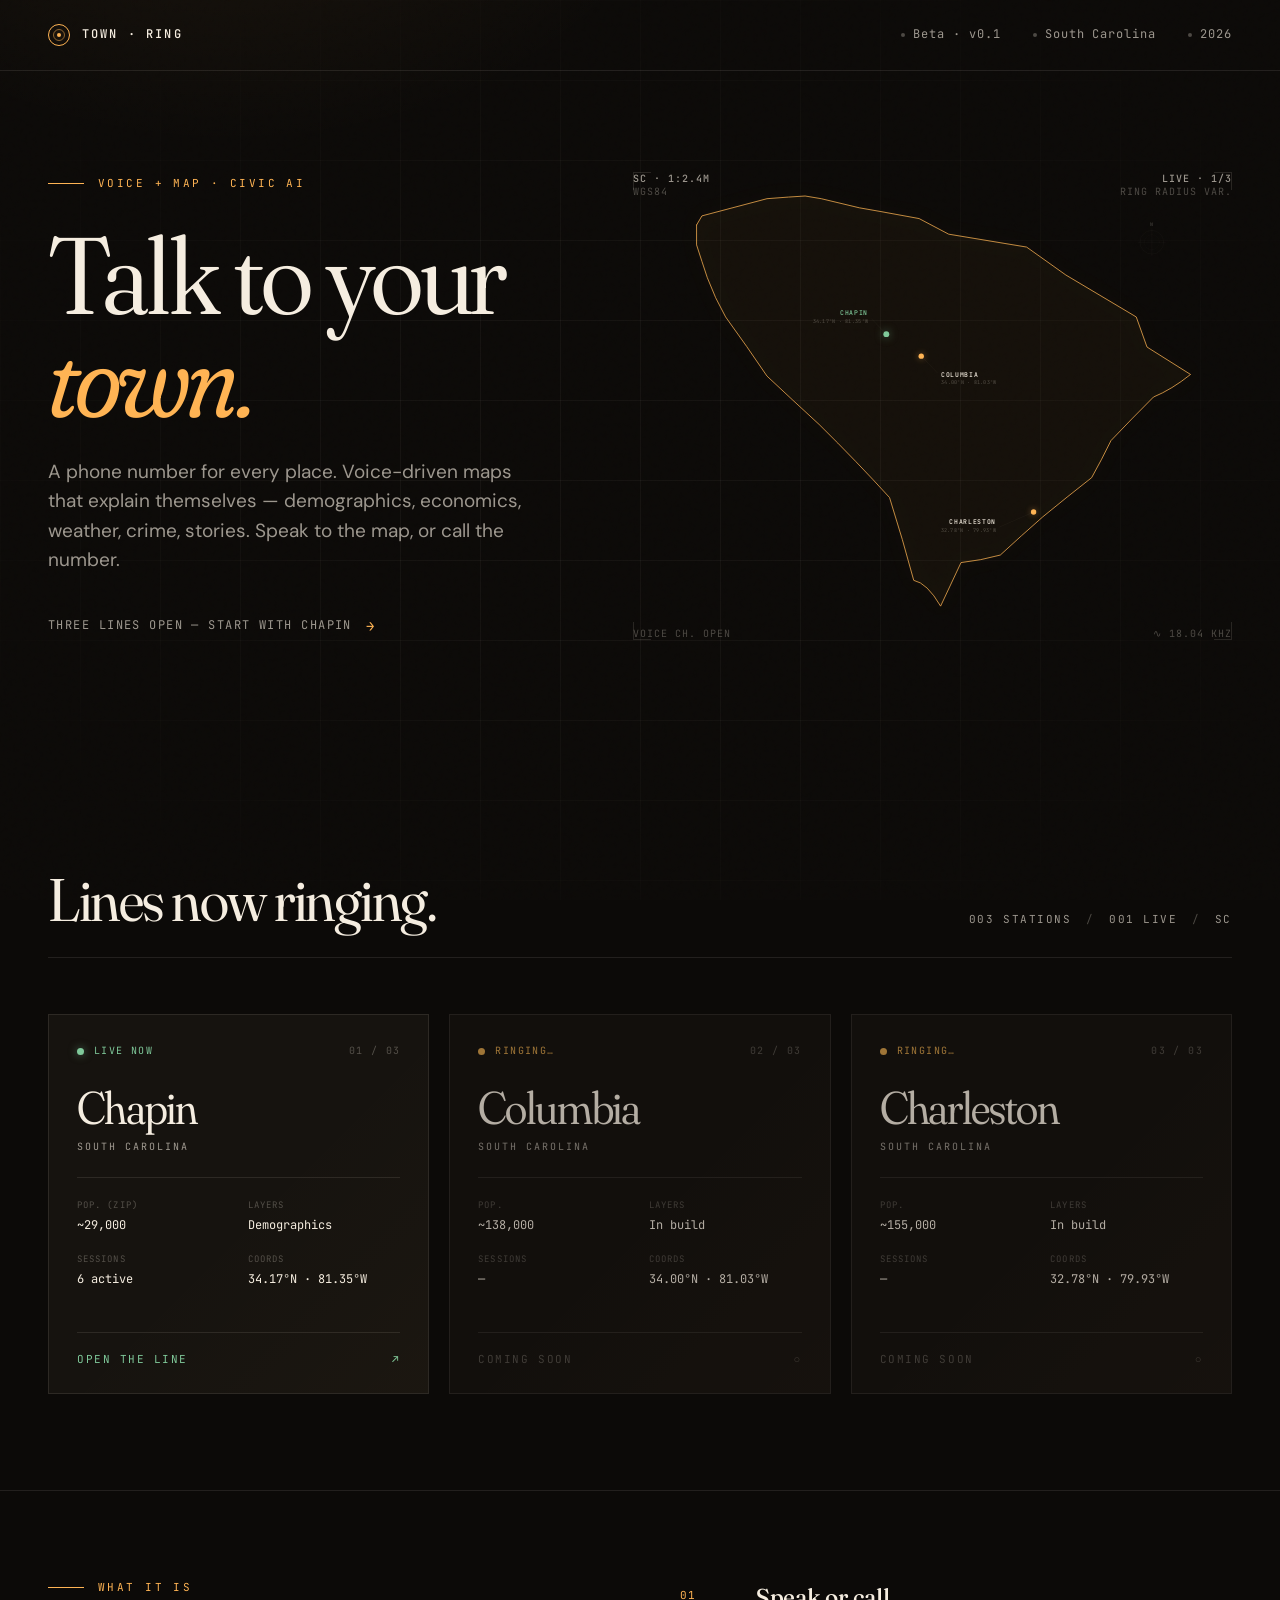
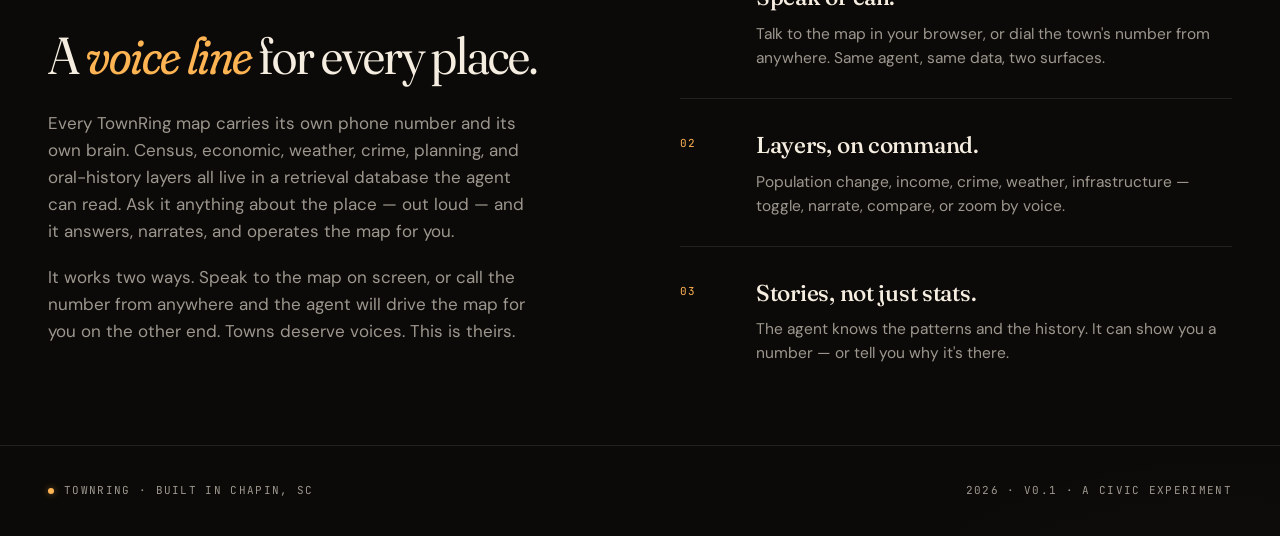
==== index.html @ cbe0a539 "Update print statement from 'Hello' to 'Goodbye'" ====
<!DOCTYPE html>
<html lang="en">
<head>
<meta charset="UTF-8">
<meta name="viewport" content="width=device-width, initial-scale=1.0">
<title>TownRing — Talk to your town.</title>
<meta name="description" content="A phone number for every place. Voice-driven maps that explain themselves — demographics, economics, weather, crime, stories.">
<meta property="og:title" content="TownRing — Talk to your town.">
<meta property="og:description" content="A phone number for every place. Voice-driven maps that explain themselves.">
<meta property="og:type" content="website">
<meta property="og:url" content="https://townring.com/">
<meta name="theme-color" content="#0c0a08">

<link rel="icon" type="image/svg+xml" href="data:image/svg+xml,%3Csvg xmlns='http://www.w3.org/2000/svg' viewBox='0 0 32 32'%3E%3Crect width='32' height='32' fill='%230c0a08'/%3E%3Ccircle cx='16' cy='16' r='13' fill='none' stroke='%23ffb454' stroke-width='1.2'/%3E%3Ccircle cx='16' cy='16' r='8' fill='none' stroke='%23ffb454' stroke-width='1' opacity='0.55'/%3E%3Ccircle cx='16' cy='16' r='3' fill='%23ffb454'/%3E%3C/svg%3E">

<link rel="preconnect" href="https://fonts.googleapis.com">
<link rel="preconnect" href="https://fonts.gstatic.com" crossorigin>
<link href="https://fonts.googleapis.com/css2?family=Fraunces:ital,opsz,wght,SOFT@0,9..144,300..900,0..100;1,9..144,300..900,0..100&family=JetBrains+Mono:wght@400;500&family=DM+Sans:opsz,wght@9..40,400;9..40,500&display=swap" rel="stylesheet">

<style>
  :root {
    --bg: #0c0a08;
    --bg-soft: #14110e;
    --bg-card: #16130f;
    --ink: #f5ede0;
    --ink-soft: rgba(245, 237, 224, 0.62);
    --ink-faint: rgba(245, 237, 224, 0.28);
    --ink-vfaint: rgba(245, 237, 224, 0.12);
    --line: rgba(245, 237, 224, 0.10);
    --ring: #ffb454;
    --ring-glow: rgba(255, 180, 84, 0.45);
    --cool: #6fb6c4;
    --live: #7fc99a;
    --live-glow: rgba(127, 201, 154, 0.55);
    --pending: #d8a04a;
  }

  * { box-sizing: border-box; margin: 0; padding: 0; }

  html, body {
    background: var(--bg);
    color: var(--ink);
    font-family: 'DM Sans', system-ui, sans-serif;
    font-weight: 400;
    line-height: 1.6;
    -webkit-font-smoothing: antialiased;
    overflow-x: hidden;
  }

  body {
    background:
      radial-gradient(ellipse 800px 600px at 18% -10%, rgba(255, 180, 84, 0.07), transparent 60%),
      radial-gradient(ellipse 700px 500px at 95% 110%, rgba(111, 182, 196, 0.045), transparent 60%),
      var(--bg);
    min-height: 100vh;
    position: relative;
  }

  /* Background grid */
  body::before {
    content: '';
    position: fixed;
    inset: 0;
    background-image:
      linear-gradient(var(--line) 1px, transparent 1px),
      linear-gradient(90deg, var(--line) 1px, transparent 1px);
    background-size: 80px 80px;
    pointer-events: none;
    opacity: 0.45;
    z-index: 0;
    mask-image: radial-gradient(ellipse at center, black 30%, transparent 90%);
  }

  /* Grain */
  body::after {
    content: '';
    position: fixed;
    inset: 0;
    pointer-events: none;
    z-index: 1;
    opacity: 0.035;
    background-image: url("data:image/svg+xml,%3Csvg viewBox='0 0 200 200' xmlns='http://www.w3.org/2000/svg'%3E%3Cfilter id='n'%3E%3CfeTurbulence type='fractalNoise' baseFrequency='0.9' numOctaves='3'/%3E%3C/filter%3E%3Crect width='100%25' height='100%25' filter='url(%23n)'/%3E%3C/svg%3E");
    mix-blend-mode: overlay;
  }

  main { position: relative; z-index: 2; }

  a { color: inherit; text-decoration: none; }

  /* ----------------- NAV ----------------- */
  nav {
    padding: 24px 48px;
    display: flex;
    justify-content: space-between;
    align-items: center;
    font-family: 'JetBrains Mono', monospace;
    font-size: 12px;
    letter-spacing: 0.08em;
    border-bottom: 1px solid var(--line);
  }

  .logo {
    display: flex;
    align-items: center;
    gap: 12px;
    text-transform: uppercase;
    font-weight: 500;
    letter-spacing: 0.18em;
  }

  .logo-mark {
    width: 22px;
    height: 22px;
    position: relative;
  }
  .logo-mark::before, .logo-mark::after {
    content: '';
    position: absolute;
    inset: 0;
    border: 1px solid var(--ring);
    border-radius: 50%;
  }
  .logo-mark::after {
    inset: 5px;
    opacity: 0.5;
  }
  .logo-mark .dot {
    position: absolute;
    inset: 9px;
    background: var(--ring);
    border-radius: 50%;
    box-shadow: 0 0 8px var(--ring-glow);
    animation: logo-pulse 2.4s ease-in-out infinite;
  }
  @keyframes logo-pulse {
    0%, 100% { box-shadow: 0 0 8px var(--ring-glow); }
    50% { box-shadow: 0 0 14px var(--ring-glow); }
  }

  .nav-meta {
    color: var(--ink-soft);
    display: flex;
    gap: 32px;
  }
  .nav-meta span { display: inline-flex; align-items: center; gap: 8px; }
  .nav-meta span::before {
    content: '';
    width: 4px; height: 4px;
    background: var(--ink-faint);
    border-radius: 50%;
  }

  /* ----------------- HERO ----------------- */
  .hero {
    padding: 56px 48px 88px;
    display: grid;
    grid-template-columns: 1fr 1.15fr;
    gap: 64px;
    align-items: center;
    min-height: 78vh;
  }

  .hero-text { max-width: 540px; }

  .eyebrow {
    font-family: 'JetBrains Mono', monospace;
    font-size: 11px;
    letter-spacing: 0.22em;
    text-transform: uppercase;
    color: var(--ring);
    margin-bottom: 32px;
    display: flex;
    align-items: center;
    gap: 14px;
  }
  .eyebrow::before {
    content: '';
    width: 36px;
    height: 1px;
    background: var(--ring);
  }

  .hero h1 {
    font-family: 'Fraunces', serif;
    font-variation-settings: 'opsz' 144, 'SOFT' 50, 'wght' 360;
    font-size: clamp(58px, 8.5vw, 112px);
    line-height: 0.94;
    letter-spacing: -0.028em;
    margin-bottom: 28px;
  }
  .hero h1 em {
    font-style: italic;
    font-variation-settings: 'opsz' 144, 'SOFT' 100, 'wght' 360;
    color: var(--ring);
    position: relative;
  }

  .hero p.lead {
    font-size: 19px;
    color: var(--ink-soft);
    line-height: 1.55;
    max-width: 480px;
    margin-bottom: 40px;
  }

  .hero-cta {
    display: flex;
    gap: 14px;
    align-items: center;
    font-family: 'JetBrains Mono', monospace;
    font-size: 12px;
    letter-spacing: 0.12em;
    text-transform: uppercase;
    color: var(--ink-soft);
  }
  .hero-cta .arrow {
    color: var(--ring);
    animation: arrow-bob 2.4s ease-in-out infinite;
    font-size: 14px;
  }
  @keyframes arrow-bob {
    0%, 100% { transform: translateX(0); }
    50% { transform: translateX(7px); }
  }

  /* ----------------- MAP STAGE ----------------- */
  .map-stage {
    position: relative;
    aspect-ratio: 1000 / 780;
    width: 100%;
    max-width: 720px;
    justify-self: center;
    padding: 24px;
  }
  .map-stage svg {
    width: 100%;
    height: 100%;
    overflow: visible;
    display: block;
  }

  .map-corner {
    position: absolute;
    font-family: 'JetBrains Mono', monospace;
    font-size: 10px;
    letter-spacing: 0.1em;
    color: var(--ink-faint);
    text-transform: uppercase;
    line-height: 1.3;
  }
  .map-corner.tl { top: 0; left: 0; }
  .map-corner.tr { top: 0; right: 0; text-align: right; }
  .map-corner.bl { bottom: 0; left: 0; }
  .map-corner.br { bottom: 0; right: 0; text-align: right; }
  .map-corner strong { color: var(--ink-soft); font-weight: 500; }

  /* corner brackets */
  .bracket {
    position: absolute;
    width: 18px;
    height: 18px;
    border-color: var(--ink-vfaint);
    border-style: solid;
    border-width: 0;
  }
  .bracket.tl { top: 0; left: 0; border-top-width: 1px; border-left-width: 1px; }
  .bracket.tr { top: 0; right: 0; border-top-width: 1px; border-right-width: 1px; }
  .bracket.bl { bottom: 0; left: 0; border-bottom-width: 1px; border-left-width: 1px; }
  .bracket.br { bottom: 0; right: 0; border-bottom-width: 1px; border-right-width: 1px; }

  /* SC outline draw-in */
  .sc-outline {
    fill: rgba(255, 180, 84, 0.035);
    stroke: var(--ring);
    stroke-width: 1.4;
    stroke-linejoin: round;
    stroke-linecap: round;
    pathLength: 1;
    stroke-dasharray: 1;
    stroke-dashoffset: 1;
    animation: draw-sc 2.8s cubic-bezier(0.65, 0, 0.35, 1) 0.3s forwards;
    filter: drop-shadow(0 0 16px rgba(255, 180, 84, 0.18));
  }
  @keyframes draw-sc {
    to { stroke-dashoffset: 0; }
  }

  /* Cities */
  .city {
    opacity: 0;
    animation: city-appear 0.7s ease-out forwards;
  }
  .city.chapin    { animation-delay: 2.5s; }
  .city.columbia  { animation-delay: 2.8s; }
  .city.charleston{ animation-delay: 3.1s; }

  @keyframes city-appear {
    from { opacity: 0; }
    to { opacity: 1; }
  }

  .city .dot {
    fill: var(--ring);
    filter: drop-shadow(0 0 6px var(--ring-glow));
  }
  .city.live .dot {
    fill: var(--live);
    filter: drop-shadow(0 0 8px var(--live-glow));
  }

  /* Pulsing rings */
  .ring-pulse {
    fill: none;
    stroke: var(--ring);
    stroke-width: 1.3;
    opacity: 0;
  }
  .city.live .ring-pulse { stroke: var(--live); }

  /* Stagger rings within each city, and offset cities NW → SE */
  .city.chapin    .r1 { animation: pulse-ring 3.4s ease-out 3.6s infinite; }
  .city.chapin    .r2 { animation: pulse-ring 3.4s ease-out 4.7s infinite; }
  .city.chapin    .r3 { animation: pulse-ring 3.4s ease-out 5.8s infinite; }

  .city.columbia  .r1 { animation: pulse-ring 3.4s ease-out 4.0s infinite; }
  .city.columbia  .r2 { animation: pulse-ring 3.4s ease-out 5.1s infinite; }
  .city.columbia  .r3 { animation: pulse-ring 3.4s ease-out 6.2s infinite; }

  .city.charleston .r1 { animation: pulse-ring 3.4s ease-out 4.4s infinite; }
  .city.charleston .r2 { animation: pulse-ring 3.4s ease-out 5.5s infinite; }
  .city.charleston .r3 { animation: pulse-ring 3.4s ease-out 6.6s infinite; }

  @keyframes pulse-ring {
    0%   { r: 4;  opacity: 0.85; stroke-width: 1.4; }
    80%  { opacity: 0; }
    100% { r: 75; opacity: 0; stroke-width: 0.3; }
  }

  /* City labels */
  .city-label {
    font-family: 'JetBrains Mono', monospace;
    font-size: 12px;
    fill: var(--ink);
    letter-spacing: 0.1em;
    text-transform: uppercase;
    font-weight: 500;
  }
  .city.live .city-label { fill: var(--live); }
  .city-coord {
    font-family: 'JetBrains Mono', monospace;
    font-size: 9.5px;
    fill: var(--ink-faint);
    letter-spacing: 0.05em;
  }
  .city-tick {
    stroke: var(--ink-vfaint);
    stroke-width: 0.5;
  }

  /* Scan line */
  .scan-line {
    stroke: var(--ring);
    stroke-width: 0.4;
    opacity: 0;
    transform-box: view-box;
    animation: scan 9s linear infinite;
    animation-delay: 3s;
  }
  @keyframes scan {
    0%   { transform: translateY(0); opacity: 0; }
    8%   { opacity: 0.22; }
    92%  { opacity: 0.22; }
    100% { transform: translateY(780px); opacity: 0; }
  }

  /* ----------------- CITIES SECTION ----------------- */
  .cities-section {
    padding: 96px 48px 48px;
  }

  .section-head {
    display: flex;
    justify-content: space-between;
    align-items: flex-end;
    margin-bottom: 56px;
    border-bottom: 1px solid var(--line);
    padding-bottom: 28px;
    gap: 24px;
  }
  .section-head h2 {
    font-family: 'Fraunces', serif;
    font-variation-settings: 'opsz' 144, 'SOFT' 30, 'wght' 380;
    font-size: clamp(40px, 5.2vw, 60px);
    letter-spacing: -0.025em;
    line-height: 1;
  }
  .section-meta {
    font-family: 'JetBrains Mono', monospace;
    font-size: 11px;
    letter-spacing: 0.14em;
    color: var(--ink-soft);
    text-transform: uppercase;
    text-align: right;
    line-height: 1.6;
  }
  .section-meta .divider {
    color: var(--ink-faint);
    margin: 0 6px;
  }

  .city-grid {
    display: grid;
    grid-template-columns: repeat(3, 1fr);
    gap: 20px;
  }

  .city-card {
    position: relative;
    background: var(--bg-card);
    border: 1px solid var(--line);
    padding: 28px 28px 24px;
    display: flex;
    flex-direction: column;
    gap: 22px;
    min-height: 380px;
    transition: all 0.4s cubic-bezier(0.2, 0.7, 0.2, 1);
    overflow: hidden;
  }
  .city-card.live { cursor: pointer; }
  .city-card.live:hover {
    border-color: var(--live);
    transform: translateY(-5px);
    box-shadow: 0 28px 64px -28px rgba(127, 201, 154, 0.35);
  }
  .city-card.live:hover .card-cta .arrow-out { transform: translate(4px, -4px); }
  .city-card.coming { opacity: 0.72; }

  /* Diagonal grain in card corner */
  .city-card::after {
    content: '';
    position: absolute;
    inset: -1px;
    pointer-events: none;
    background: linear-gradient(135deg, transparent 50%, rgba(255,180,84,0.025) 100%);
  }

  .card-status {
    display: flex;
    justify-content: space-between;
    align-items: center;
    font-family: 'JetBrains Mono', monospace;
    font-size: 10px;
    letter-spacing: 0.14em;
    text-transform: uppercase;
  }

  .status-pill {
    display: inline-flex;
    align-items: center;
    gap: 10px;
  }
  .status-pill .indicator {
    width: 7px; height: 7px;
    border-radius: 50%;
    background: var(--pending);
    flex-shrink: 0;
  }
  .live .status-pill {
    color: var(--live);
  }
  .live .status-pill .indicator {
    background: var(--live);
    box-shadow: 0 0 8px var(--live-glow);
  }
  .coming .status-pill {
    color: var(--pending);
  }
  .coming .status-pill .indicator {
    animation: ring-blink 1.4s ease-in-out infinite;
  }
  @keyframes ring-blink {
    0%, 100% { opacity: 1; transform: scale(1); }
    50% { opacity: 0.35; transform: scale(0.8); }
  }

  .card-num {
    color: var(--ink-faint);
  }

  .card-headline { margin-top: 4px; }
  .card-city {
    font-family: 'Fraunces', serif;
    font-variation-settings: 'opsz' 144, 'SOFT' 60, 'wght' 360;
    font-size: 46px;
    line-height: 1;
    letter-spacing: -0.025em;
    margin-bottom: 8px;
  }
  .card-state {
    font-family: 'JetBrains Mono', monospace;
    font-size: 10px;
    letter-spacing: 0.2em;
    color: var(--ink-soft);
    text-transform: uppercase;
  }

  .card-data {
    display: grid;
    grid-template-columns: 1fr 1fr;
    gap: 16px 18px;
    padding-top: 20px;
    border-top: 1px solid var(--line);
    font-family: 'JetBrains Mono', monospace;
    font-size: 12px;
  }
  .card-data > div { display: flex; flex-direction: column; gap: 4px; }
  .card-data dt {
    color: var(--ink-faint);
    text-transform: uppercase;
    letter-spacing: 0.12em;
    font-size: 9px;
  }
  .card-data dd { color: var(--ink); font-size: 12px; }

  .card-cta {
    margin-top: auto;
    display: flex;
    justify-content: space-between;
    align-items: center;
    font-family: 'JetBrains Mono', monospace;
    font-size: 11px;
    letter-spacing: 0.14em;
    text-transform: uppercase;
    padding-top: 18px;
    border-top: 1px solid var(--line);
  }
  .live .card-cta { color: var(--live); }
  .coming .card-cta { color: var(--ink-faint); }
  .arrow-out { transition: transform 0.4s cubic-bezier(0.2, 0.7, 0.2, 1); display: inline-block; }

  /* ----------------- ABOUT ----------------- */
  .about {
    padding: 88px 48px 80px;
    border-top: 1px solid var(--line);
    margin-top: 48px;
  }
  .about-grid {
    display: grid;
    grid-template-columns: 1fr 1fr;
    gap: 80px;
    align-items: start;
  }
  .about h3 {
    font-family: 'Fraunces', serif;
    font-variation-settings: 'opsz' 144, 'SOFT' 40, 'wght' 380;
    font-size: clamp(34px, 4.2vw, 52px);
    line-height: 1.02;
    letter-spacing: -0.025em;
    margin-bottom: 28px;
  }
  .about h3 em {
    font-style: italic;
    font-variation-settings: 'opsz' 144, 'SOFT' 100, 'wght' 380;
    color: var(--ring);
  }
  .about p {
    color: var(--ink-soft);
    font-size: 17px;
    margin-bottom: 18px;
    max-width: 480px;
  }

  .feature-list {
    display: flex;
    flex-direction: column;
  }
  .feature {
    display: grid;
    grid-template-columns: 56px 1fr;
    gap: 20px;
    padding: 28px 0;
    border-bottom: 1px solid var(--line);
  }
  .feature:first-child { padding-top: 0; }
  .feature:last-child { border-bottom: none; padding-bottom: 0; }

  .feature-num {
    font-family: 'JetBrains Mono', monospace;
    font-size: 11px;
    color: var(--ring);
    letter-spacing: 0.12em;
    padding-top: 8px;
  }
  .feature h4 {
    font-family: 'Fraunces', serif;
    font-variation-settings: 'opsz' 36, 'wght' 500;
    font-size: 23px;
    margin-bottom: 6px;
    letter-spacing: -0.012em;
  }
  .feature p {
    font-size: 15.5px;
    line-height: 1.55;
    margin: 0;
    color: var(--ink-soft);
  }

  /* ----------------- FOOTER ----------------- */
  footer {
    padding: 36px 48px;
    border-top: 1px solid var(--line);
    display: flex;
    justify-content: space-between;
    align-items: center;
    font-family: 'JetBrains Mono', monospace;
    font-size: 11px;
    color: var(--ink-soft);
    letter-spacing: 0.12em;
    text-transform: uppercase;
  }
  footer .footer-mark {
    display: inline-flex;
    align-items: center;
    gap: 10px;
  }
  footer .ring-dot {
    width: 6px; height: 6px;
    border-radius: 50%;
    background: var(--ring);
    box-shadow: 0 0 6px var(--ring-glow);
  }

  /* ----------------- RESPONSIVE ----------------- */
  @media (max-width: 980px) {
    .hero {
      grid-template-columns: 1fr;
      padding: 32px 28px 64px;
      gap: 32px;
    }
    .hero-text { order: 2; }
    .map-stage { order: 1; max-width: 100%; }
    nav { padding: 18px 28px; }
    .nav-meta { display: none; }
    .cities-section, .about { padding-left: 28px; padding-right: 28px; }
    .city-grid { grid-template-columns: 1fr; }
    .about-grid { grid-template-columns: 1fr; gap: 48px; }
    footer { padding: 28px; flex-direction: column; gap: 14px; text-align: center; }
    body::before { background-size: 50px 50px; }
    .section-head { flex-direction: column; align-items: flex-start; gap: 12px; }
    .section-meta { text-align: left; }
  }

  @media (prefers-reduced-motion: reduce) {
    *, *::before, *::after {
      animation-duration: 0.01ms !important;
      animation-iteration-count: 1 !important;
      transition-duration: 0.01ms !important;
    }
    .sc-outline { stroke-dashoffset: 0; }
    .city { opacity: 1; }
  }
</style>
</head>
<body>
<main>

  <!-- ============ NAV ============ -->
  <nav>
    <a href="/" class="logo">
      <span class="logo-mark"><span class="dot"></span></span>
      <span>Town&nbsp;·&nbsp;Ring</span>
    </a>
    <div class="nav-meta">
      <span>Beta · v0.1</span>
      <span>South Carolina</span>
      <span>2026</span>
    </div>
  </nav>

  <!-- ============ HERO ============ -->
  <section class="hero">
    <div class="hero-text">
      <div class="eyebrow">Voice + Map · Civic AI</div>
      <h1>Talk to your <em>town.</em></h1>
      <p class="lead">A phone number for every place. Voice-driven maps that explain themselves — demographics, economics, weather, crime, stories. Speak to the map, or call the number.</p>
      <div class="hero-cta">
        <span>Three lines open — start with Chapin</span>
        <span class="arrow">→</span>
      </div>
    </div>

    <div class="map-stage">
      <span class="bracket tl"></span>
      <span class="bracket tr"></span>
      <span class="bracket bl"></span>
      <span class="bracket br"></span>
      <div class="map-corner tl"><strong>SC · 1:2.4M</strong><br>WGS84</div>
      <div class="map-corner tr"><strong>Live · 1/3</strong><br>Ring radius var.</div>
      <div class="map-corner bl">Voice ch. open</div>
      <div class="map-corner br">∿ 18.04 kHz</div>

      <svg viewBox="0 0 1000 780" xmlns="http://www.w3.org/2000/svg" aria-label="Animated map of South Carolina showing three cities">
        <defs>
          <pattern id="innergrid" width="50" height="50" patternUnits="userSpaceOnUse">
            <path d="M 50 0 L 0 0 0 50" fill="none" stroke="rgba(245,237,224,0.045)" stroke-width="0.5"/>
          </pattern>
          <radialGradient id="scfill" cx="40%" cy="35%" r="80%">
            <stop offset="0%" stop-color="rgba(255,180,84,0.07)"/>
            <stop offset="100%" stop-color="rgba(255,180,84,0.02)"/>
          </radialGradient>
        </defs>

        <!-- subtle inner grid -->
        <rect width="1000" height="780" fill="url(#innergrid)"/>

        <!-- Scanline -->
        <line class="scan-line" x1="-50" y1="0" x2="1050" y2="0"/>

        <!-- SC outline (derived from real lat/lon boundary points, projected) -->
        <path class="sc-outline" pathLength="1" fill="url(#scfill)" d="
          M 61 54
          L 71 37
          L 192 5
          L 232 2
          L 263 0
          L 293 5
          L 364 22
          L 404 29
          L 475 42
          L 530 71
          L 675 95
          L 748 147
          L 879 225
          L 899 281
          L 980 332
          Q 945 360, 911 374
          Q 870 415, 832 455
          Q 815 490, 796 524
          Q 750 560, 705 597
          Q 665 632, 626 668
          Q 590 678, 553 682
          L 515 763
          Q 490 720, 465 715
          Q 445 640, 420 561
          Q 360 495, 289 425
          Q 240 380, 192 335
          Q 155 280, 115 225
          Q 95 190, 81 152
          Q 71 122, 61 91
          Z
        "/>

        <!-- Compass rosette -->
        <g transform="translate(908, 86)" opacity="0.5">
          <circle r="22" fill="none" stroke="rgba(245,237,224,0.18)" stroke-width="0.5"/>
          <circle r="14" fill="none" stroke="rgba(245,237,224,0.13)" stroke-width="0.5"/>
          <line x1="0" y1="-26" x2="0" y2="26" stroke="rgba(245,237,224,0.2)" stroke-width="0.5"/>
          <line x1="-26" y1="0" x2="26" y2="0" stroke="rgba(245,237,224,0.2)" stroke-width="0.5"/>
          <text x="0" y="-30" text-anchor="middle" font-family="JetBrains Mono" font-size="9" fill="rgba(245,237,224,0.55)">N</text>
        </g>

        <!-- CHAPIN — live (label to upper-LEFT to avoid Columbia overlap) -->
        <g class="city live chapin">
          <circle class="ring-pulse r1" cx="414" cy="257" r="4"/>
          <circle class="ring-pulse r2" cx="414" cy="257" r="4"/>
          <circle class="ring-pulse r3" cx="414" cy="257" r="4"/>
          <circle class="dot" cx="414" cy="257" r="5.5"/>
          <line class="city-tick" x1="414" y1="257" x2="386" y2="228"/>
          <text class="city-label" text-anchor="end" x="380" y="222">Chapin</text>
          <text class="city-coord" text-anchor="end" x="380" y="236">34.17°N · 81.35°W</text>
        </g>

        <!-- COLUMBIA — ringing (label to lower-RIGHT) -->
        <g class="city coming columbia">
          <circle class="ring-pulse r1" cx="479" cy="298" r="4"/>
          <circle class="ring-pulse r2" cx="479" cy="298" r="4"/>
          <circle class="ring-pulse r3" cx="479" cy="298" r="4"/>
          <circle class="dot" cx="479" cy="298" r="5"/>
          <line class="city-tick" x1="479" y1="298" x2="510" y2="330"/>
          <text class="city-label" x="516" y="336">Columbia</text>
          <text class="city-coord" x="516" y="350">34.00°N · 81.03°W</text>
        </g>

        <!-- CHARLESTON — ringing (label to lower-LEFT, right-anchored, since dot sits near coast) -->
        <g class="city coming charleston">
          <circle class="ring-pulse r1" cx="688" cy="588" r="4"/>
          <circle class="ring-pulse r2" cx="688" cy="588" r="4"/>
          <circle class="ring-pulse r3" cx="688" cy="588" r="4"/>
          <circle class="dot" cx="688" cy="588" r="5"/>
          <line class="city-tick" x1="688" y1="588" x2="624" y2="616"/>
          <text class="city-label" text-anchor="end" x="618" y="611">Charleston</text>
          <text class="city-coord" text-anchor="end" x="618" y="625">32.78°N · 79.93°W</text>
        </g>
      </svg>
    </div>
  </section>

  <!-- ============ CITIES ============ -->
  <section class="cities-section">
    <div class="section-head">
      <h2>Lines now ringing.</h2>
      <div class="section-meta">
        003 stations <span class="divider">/</span> 001 live <span class="divider">/</span> SC
      </div>
    </div>

    <div class="city-grid">

      <!-- CHAPIN -->
      <a class="city-card live" href="https://jimmyardis.github.io/chapin-talkmap/" target="_blank" rel="noopener">
        <div class="card-status">
          <span class="status-pill"><span class="indicator"></span>Live now</span>
          <span class="card-num">01 / 03</span>
        </div>
        <div class="card-headline">
          <div class="card-city">Chapin</div>
          <div class="card-state">South Carolina</div>
        </div>
        <dl class="card-data">
          <div><dt>Pop. (ZIP)</dt><dd>~29,000</dd></div>
          <div><dt>Layers</dt><dd>Demographics</dd></div>
          <div><dt>Sessions</dt><dd>6 active</dd></div>
          <div><dt>Coords</dt><dd>34.17°N · 81.35°W</dd></div>
        </dl>
        <div class="card-cta">
          <span>Open the line</span>
          <span class="arrow-out">↗</span>
        </div>
      </a>

      <!-- COLUMBIA -->
      <div class="city-card coming">
        <div class="card-status">
          <span class="status-pill"><span class="indicator"></span>Ringing…</span>
          <span class="card-num">02 / 03</span>
        </div>
        <div class="card-headline">
          <div class="card-city">Columbia</div>
          <div class="card-state">South Carolina</div>
        </div>
        <dl class="card-data">
          <div><dt>Pop.</dt><dd>~138,000</dd></div>
          <div><dt>Layers</dt><dd>In build</dd></div>
          <div><dt>Sessions</dt><dd>—</dd></div>
          <div><dt>Coords</dt><dd>34.00°N · 81.03°W</dd></div>
        </dl>
        <div class="card-cta">
          <span>Coming soon</span>
          <span>○</span>
        </div>
      </div>

      <!-- CHARLESTON -->
      <div class="city-card coming">
        <div class="card-status">
          <span class="status-pill"><span class="indicator"></span>Ringing…</span>
          <span class="card-num">03 / 03</span>
        </div>
        <div class="card-headline">
          <div class="card-city">Charleston</div>
          <div class="card-state">South Carolina</div>
        </div>
        <dl class="card-data">
          <div><dt>Pop.</dt><dd>~155,000</dd></div>
          <div><dt>Layers</dt><dd>In build</dd></div>
          <div><dt>Sessions</dt><dd>—</dd></div>
          <div><dt>Coords</dt><dd>32.78°N · 79.93°W</dd></div>
        </dl>
        <div class="card-cta">
          <span>Coming soon</span>
          <span>○</span>
        </div>
      </div>

    </div>
  </section>

  <!-- ============ ABOUT ============ -->
  <section class="about">
    <div class="about-grid">
      <div>
        <div class="eyebrow">What it is</div>
        <h3>A <em>voice line</em> for every place.</h3>
        <p>Every TownRing map carries its own phone number and its own brain. Census, economic, weather, crime, planning, and oral-history layers all live in a retrieval database the agent can read. Ask it anything about the place — out loud — and it answers, narrates, and operates the map for you.</p>
        <p>It works two ways. Speak to the map on screen, or call the number from anywhere and the agent will drive the map for you on the other end. Towns deserve voices. This is theirs.</p>
      </div>

      <div class="feature-list">
        <div class="feature">
          <div class="feature-num">01</div>
          <div>
            <h4>Speak or call.</h4>
            <p>Talk to the map in your browser, or dial the town's number from anywhere. Same agent, same data, two surfaces.</p>
          </div>
        </div>
        <div class="feature">
          <div class="feature-num">02</div>
          <div>
            <h4>Layers, on command.</h4>
            <p>Population change, income, crime, weather, infrastructure — toggle, narrate, compare, or zoom by voice.</p>
          </div>
        </div>
        <div class="feature">
          <div class="feature-num">03</div>
          <div>
            <h4>Stories, not just stats.</h4>
            <p>The agent knows the patterns and the history. It can show you a number — or tell you why it's there.</p>
          </div>
        </div>
      </div>
    </div>
  </section>

  <!-- ============ FOOTER ============ -->
  <footer>
    <div class="footer-mark">
      <span class="ring-dot"></span>
      <span>TownRing · Built in Chapin, SC</span>
    </div>
    <div>2026 · v0.1 · A civic experiment</div>
  </footer>

</main>
</body>
</html>
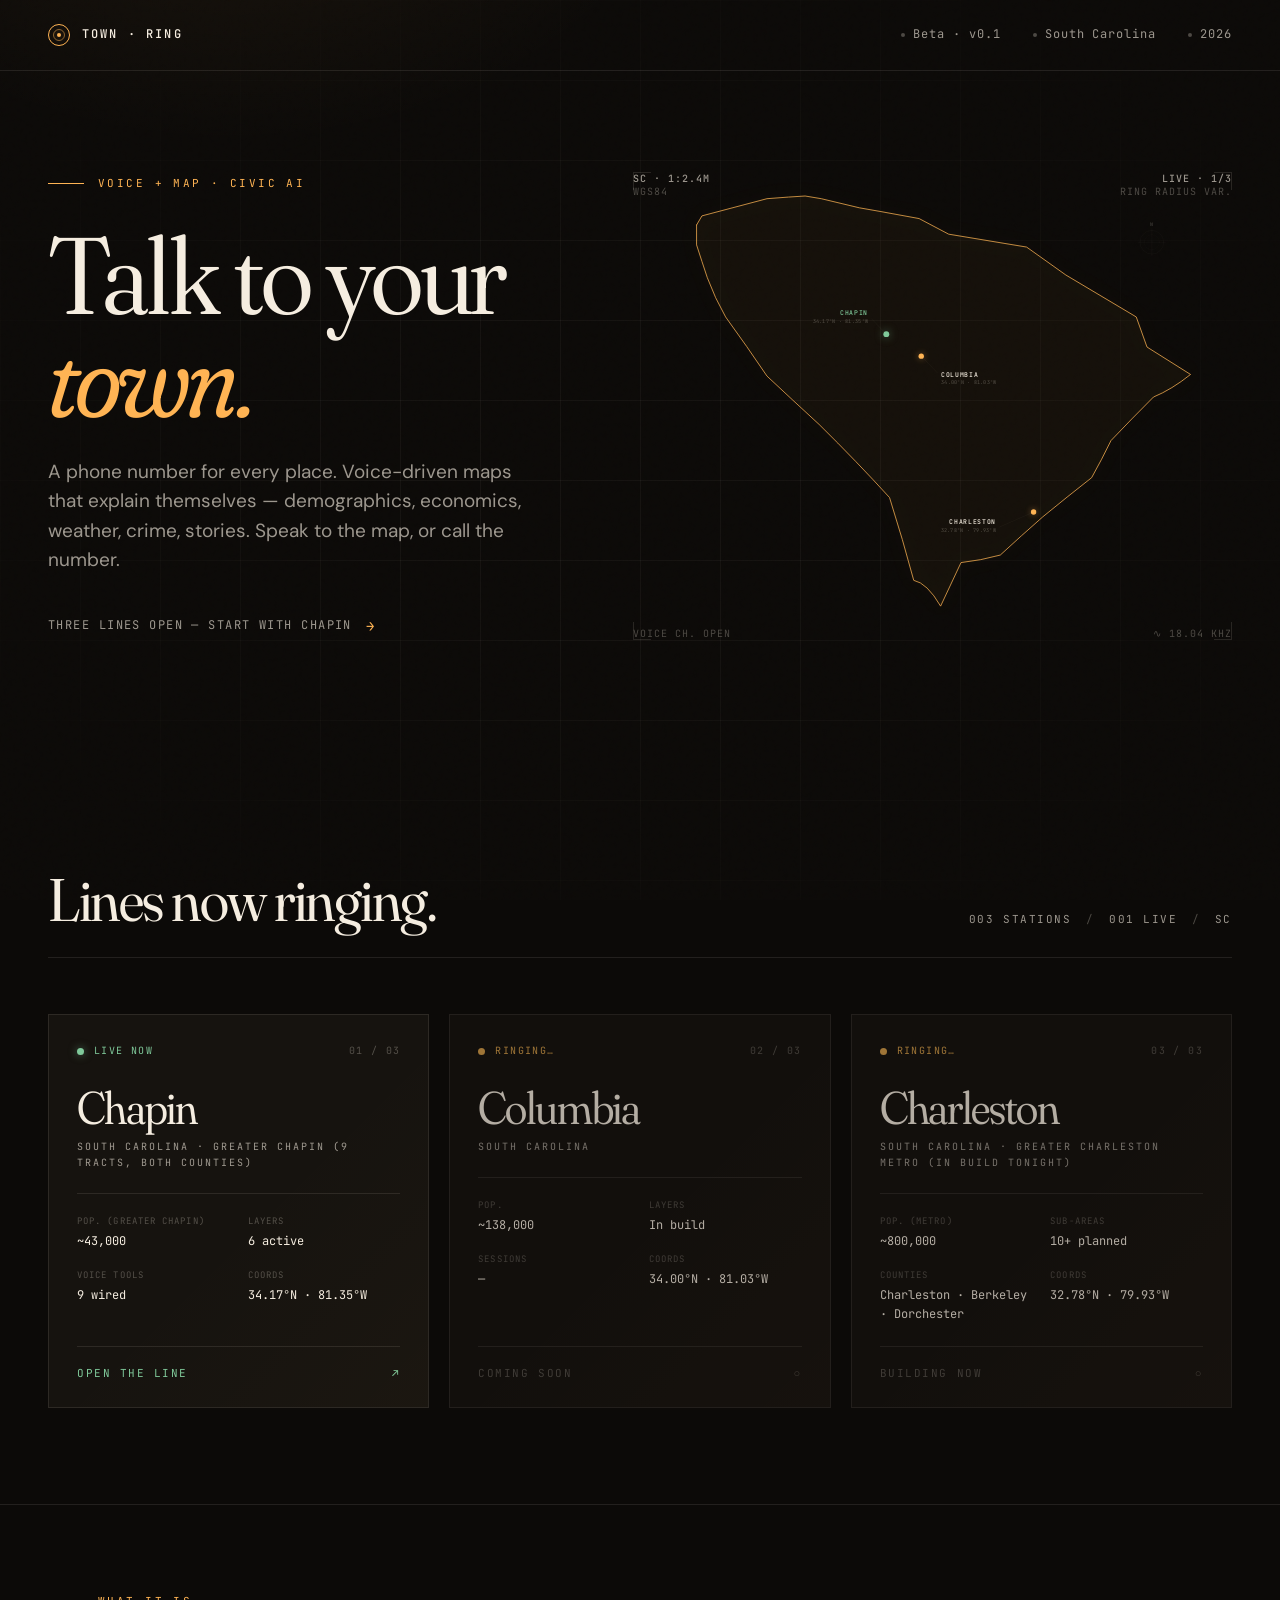
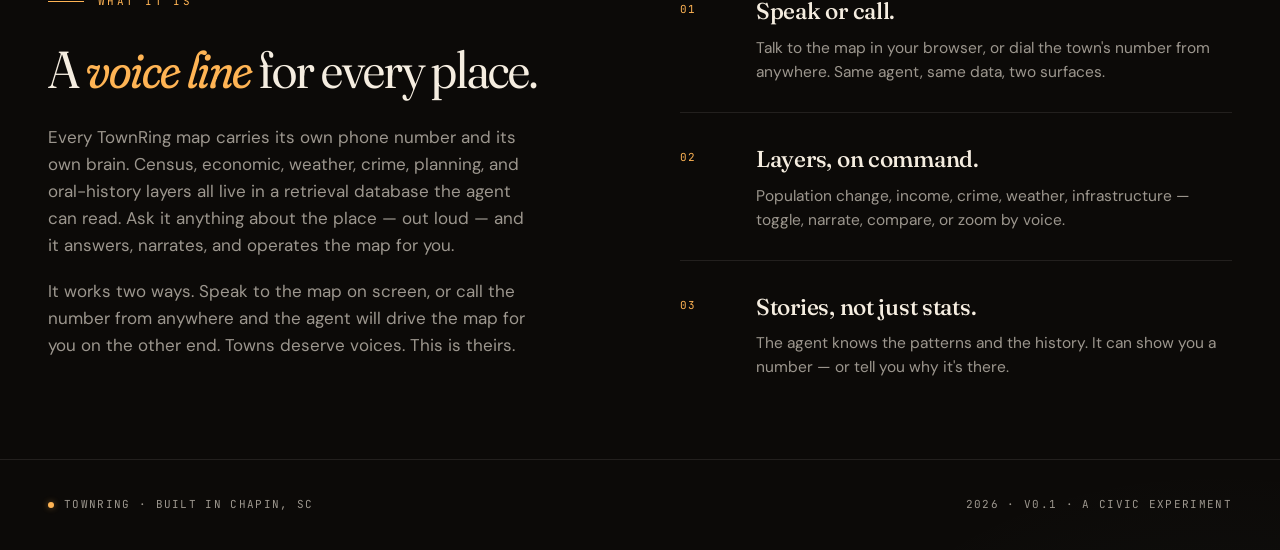
==== commit eea70708: "Migrate Chapin into /chapin (everything except map.js — secret scanner workaround)" ====
--- a/index.html
+++ b/index.html
@@ -807,19 +807,19 @@
     <div class="city-grid">
 
       <!-- CHAPIN -->
-      <a class="city-card live" href="https://jimmyardis.github.io/chapin-talkmap/" target="_blank" rel="noopener">
+      <a class="city-card live" href="/chapin/">
         <div class="card-status">
           <span class="status-pill"><span class="indicator"></span>Live now</span>
           <span class="card-num">01 / 03</span>
         </div>
         <div class="card-headline">
           <div class="card-city">Chapin</div>
-          <div class="card-state">South Carolina</div>
+          <div class="card-state">South Carolina · Greater Chapin (9 tracts, both counties)</div>
         </div>
         <dl class="card-data">
-          <div><dt>Pop. (ZIP)</dt><dd>~29,000</dd></div>
-          <div><dt>Layers</dt><dd>Demographics</dd></div>
-          <div><dt>Sessions</dt><dd>6 active</dd></div>
+          <div><dt>Pop. (Greater Chapin)</dt><dd>~43,000</dd></div>
+          <div><dt>Layers</dt><dd>6 active</dd></div>
+          <div><dt>Voice tools</dt><dd>9 wired</dd></div>
           <div><dt>Coords</dt><dd>34.17°N · 81.35°W</dd></div>
         </dl>
         <div class="card-cta">
@@ -858,16 +858,16 @@
         </div>
         <div class="card-headline">
           <div class="card-city">Charleston</div>
-          <div class="card-state">South Carolina</div>
+          <div class="card-state">South Carolina · Greater Charleston metro (in build tonight)</div>
         </div>
         <dl class="card-data">
-          <div><dt>Pop.</dt><dd>~155,000</dd></div>
-          <div><dt>Layers</dt><dd>In build</dd></div>
-          <div><dt>Sessions</dt><dd>—</dd></div>
+          <div><dt>Pop. (metro)</dt><dd>~800,000</dd></div>
+          <div><dt>Sub-areas</dt><dd>10+ planned</dd></div>
+          <div><dt>Counties</dt><dd>Charleston · Berkeley · Dorchester</dd></div>
           <div><dt>Coords</dt><dd>32.78°N · 79.93°W</dd></div>
         </dl>
         <div class="card-cta">
-          <span>Coming soon</span>
+          <span>Building now</span>
           <span>○</span>
         </div>
       </div>
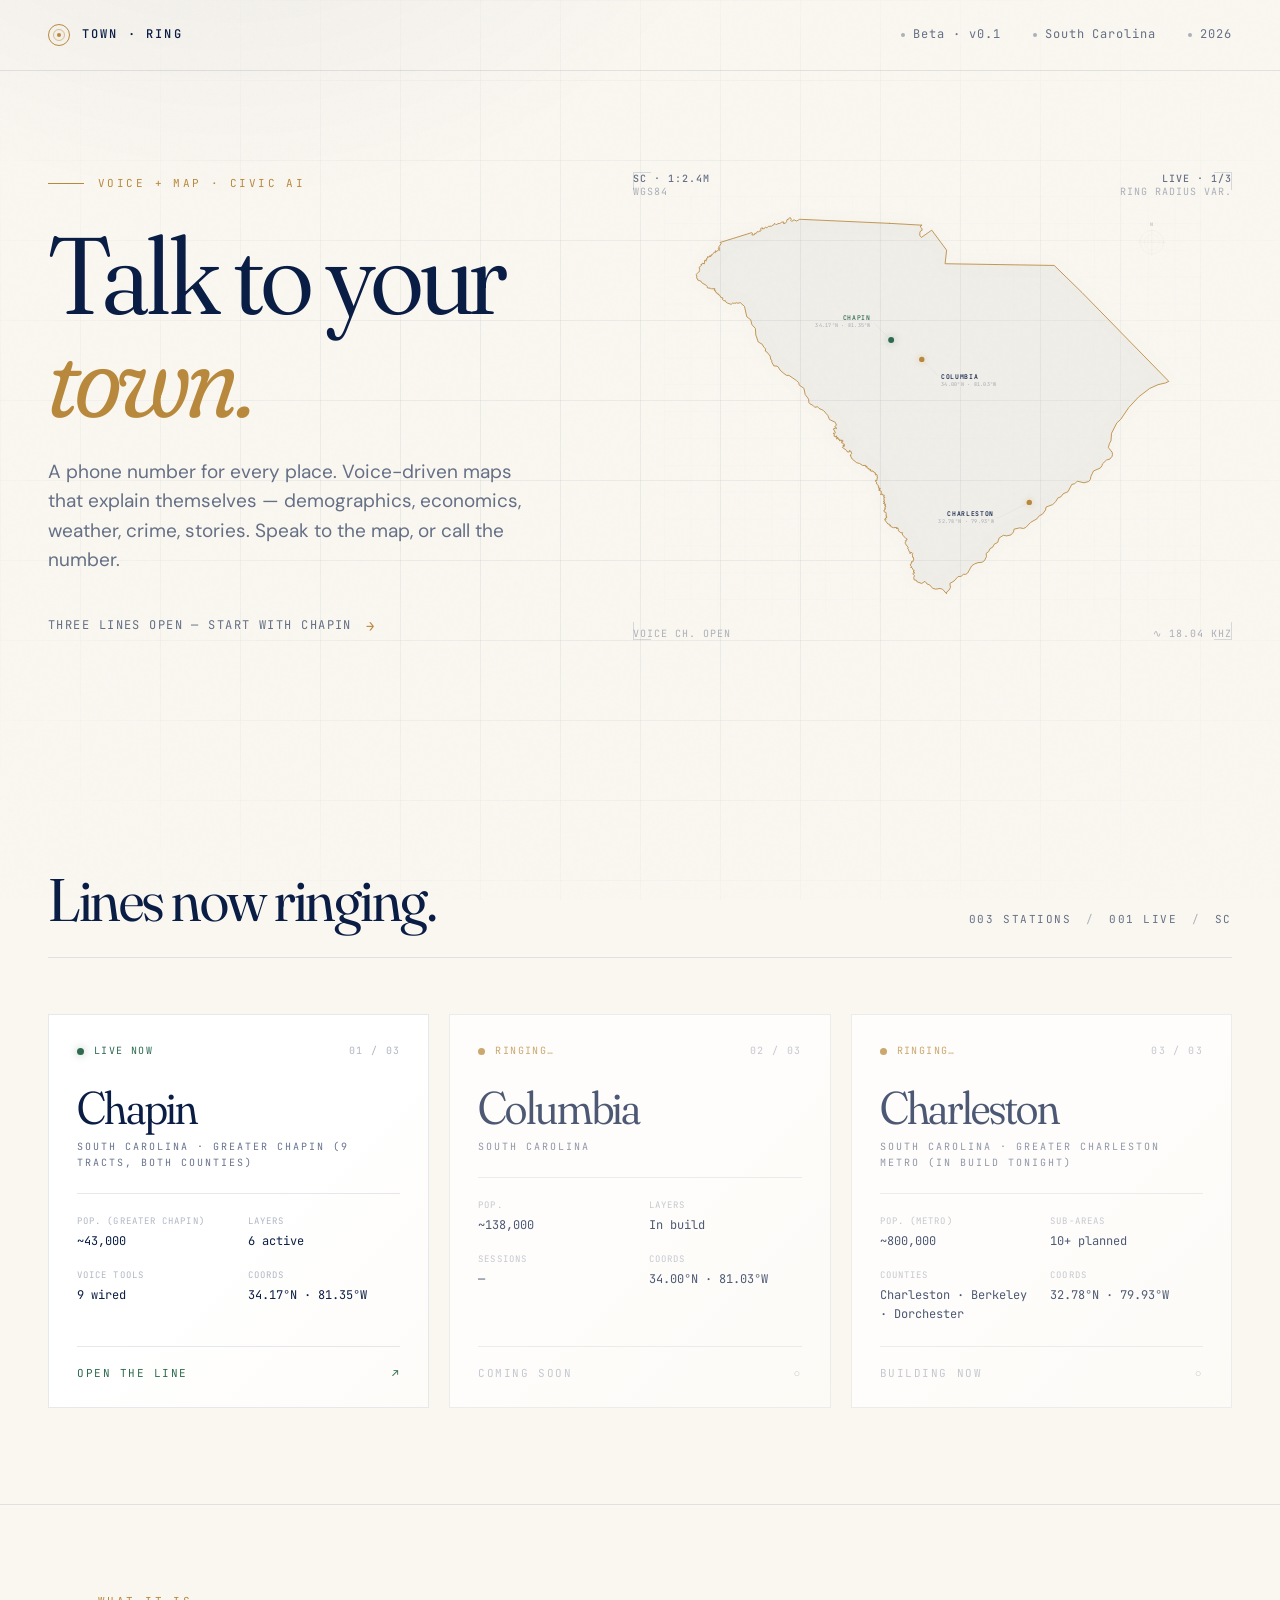
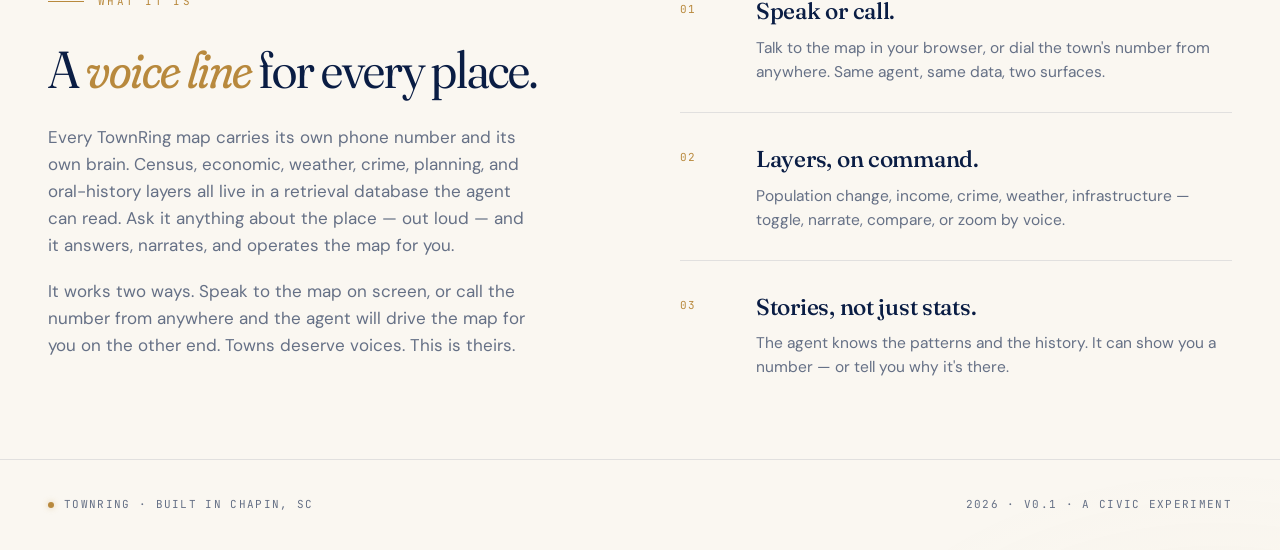
==== commit c462d08d: "Homepage refresh: real SC boundary from TIGER (461 points), lighter SC palette (cream bg + navy text" ====
--- a/index.html
+++ b/index.html
@@ -9,9 +9,9 @@
 <meta property="og:description" content="A phone number for every place. Voice-driven maps that explain themselves.">
 <meta property="og:type" content="website">
 <meta property="og:url" content="https://townring.com/">
-<meta name="theme-color" content="#0c0a08">
-
-<link rel="icon" type="image/svg+xml" href="data:image/svg+xml,%3Csvg xmlns='http://www.w3.org/2000/svg' viewBox='0 0 32 32'%3E%3Crect width='32' height='32' fill='%230c0a08'/%3E%3Ccircle cx='16' cy='16' r='13' fill='none' stroke='%23ffb454' stroke-width='1.2'/%3E%3Ccircle cx='16' cy='16' r='8' fill='none' stroke='%23ffb454' stroke-width='1' opacity='0.55'/%3E%3Ccircle cx='16' cy='16' r='3' fill='%23ffb454'/%3E%3C/svg%3E">
+<meta name="theme-color" content="#0a1d44">
+
+<link rel="icon" type="image/svg+xml" href="data:image/svg+xml,%3Csvg xmlns='http://www.w3.org/2000/svg' viewBox='0 0 32 32'%3E%3Crect width='32' height='32' fill='%23faf7f1'/%3E%3Ccircle cx='16' cy='16' r='13' fill='none' stroke='%230a1d44' stroke-width='1.4'/%3E%3Ccircle cx='16' cy='16' r='8' fill='none' stroke='%230a1d44' stroke-width='1.1' opacity='0.55'/%3E%3Ccircle cx='16' cy='16' r='3' fill='%230a1d44'/%3E%3C/svg%3E">
 
 <link rel="preconnect" href="https://fonts.googleapis.com">
 <link rel="preconnect" href="https://fonts.gstatic.com" crossorigin>
@@ -19,20 +19,23 @@
 
 <style>
   :root {
-    --bg: #0c0a08;
-    --bg-soft: #14110e;
-    --bg-card: #16130f;
-    --ink: #f5ede0;
-    --ink-soft: rgba(245, 237, 224, 0.62);
-    --ink-faint: rgba(245, 237, 224, 0.28);
-    --ink-vfaint: rgba(245, 237, 224, 0.12);
-    --line: rgba(245, 237, 224, 0.10);
-    --ring: #ffb454;
-    --ring-glow: rgba(255, 180, 84, 0.45);
-    --cool: #6fb6c4;
-    --live: #7fc99a;
-    --live-glow: rgba(127, 201, 154, 0.55);
-    --pending: #d8a04a;
+    /* SC Palmetto palette — navy text + gold accents on warm cream */
+    --bg: #faf7f1;                              /* warm off-white */
+    --bg-soft: #ffffff;                         /* pure white for cards */
+    --bg-card: #ffffff;
+    --ink: #0a1d44;                             /* SC navy, deep — main text */
+    --ink-soft: rgba(10, 29, 68, 0.62);
+    --ink-faint: rgba(10, 29, 68, 0.32);
+    --ink-vfaint: rgba(10, 29, 68, 0.14);
+    --line: rgba(10, 29, 68, 0.10);
+    --ring: #b8893d;                            /* warm gold — accents pop */
+    --ring-glow: rgba(184, 137, 61, 0.40);
+    --warm: #b8893d;                            /* alias for ring */
+    --navy: #0a1d44;                            /* explicit navy for navy-specific use */
+    --cool: #1a4d8f;                            /* mid-blue */
+    --live: #2d6a4f;                            /* forest green — works on light */
+    --live-glow: rgba(45, 106, 79, 0.42);
+    --pending: #b8893d;                         /* same as ring — gold for "ringing" */
   }
 
   * { box-sizing: border-box; margin: 0; padding: 0; }
@@ -49,8 +52,8 @@
 
   body {
     background:
-      radial-gradient(ellipse 800px 600px at 18% -10%, rgba(255, 180, 84, 0.07), transparent 60%),
-      radial-gradient(ellipse 700px 500px at 95% 110%, rgba(111, 182, 196, 0.045), transparent 60%),
+      radial-gradient(ellipse 900px 700px at 18% -10%, rgba(10, 29, 68, 0.06), transparent 60%),
+      radial-gradient(ellipse 700px 500px at 95% 110%, rgba(201, 165, 90, 0.05), transparent 60%),
       var(--bg);
     min-height: 100vh;
     position: relative;
@@ -66,21 +69,21 @@
       linear-gradient(90deg, var(--line) 1px, transparent 1px);
     background-size: 80px 80px;
     pointer-events: none;
-    opacity: 0.45;
+    opacity: 0.55;
     z-index: 0;
     mask-image: radial-gradient(ellipse at center, black 30%, transparent 90%);
   }
 
-  /* Grain */
+  /* Grain — subtler on light bg */
   body::after {
     content: '';
     position: fixed;
     inset: 0;
     pointer-events: none;
     z-index: 1;
-    opacity: 0.035;
+    opacity: 0.022;
     background-image: url("data:image/svg+xml,%3Csvg viewBox='0 0 200 200' xmlns='http://www.w3.org/2000/svg'%3E%3Cfilter id='n'%3E%3CfeTurbulence type='fractalNoise' baseFrequency='0.9' numOctaves='3'/%3E%3C/filter%3E%3Crect width='100%25' height='100%25' filter='url(%23n)'/%3E%3C/svg%3E");
-    mix-blend-mode: overlay;
+    mix-blend-mode: multiply;
   }
 
   main { position: relative; z-index: 2; }
@@ -191,7 +194,7 @@
   .hero h1 em {
     font-style: italic;
     font-variation-settings: 'opsz' 144, 'SOFT' 100, 'wght' 360;
-    color: var(--ring);
+    color: var(--warm);
     position: relative;
   }
 
@@ -270,16 +273,16 @@
 
   /* SC outline draw-in */
   .sc-outline {
-    fill: rgba(255, 180, 84, 0.035);
+    fill: rgba(10, 29, 68, 0.04);
     stroke: var(--ring);
-    stroke-width: 1.4;
+    stroke-width: 1.6;
     stroke-linejoin: round;
     stroke-linecap: round;
     pathLength: 1;
     stroke-dasharray: 1;
     stroke-dashoffset: 1;
     animation: draw-sc 2.8s cubic-bezier(0.65, 0, 0.35, 1) 0.3s forwards;
-    filter: drop-shadow(0 0 16px rgba(255, 180, 84, 0.18));
+    filter: drop-shadow(0 0 14px rgba(10, 29, 68, 0.12));
   }
   @keyframes draw-sc {
     to { stroke-dashoffset: 0; }
@@ -430,7 +433,7 @@
   .city-card.live:hover {
     border-color: var(--live);
     transform: translateY(-5px);
-    box-shadow: 0 28px 64px -28px rgba(127, 201, 154, 0.35);
+    box-shadow: 0 24px 48px -24px rgba(45, 106, 79, 0.28);
   }
   .city-card.live:hover .card-cta .arrow-out { transform: translate(4px, -4px); }
   .city-card.coming { opacity: 0.72; }
@@ -441,7 +444,7 @@
     position: absolute;
     inset: -1px;
     pointer-events: none;
-    background: linear-gradient(135deg, transparent 50%, rgba(255,180,84,0.025) 100%);
+    background: linear-gradient(135deg, transparent 50%, rgba(201, 165, 90, 0.04) 100%);
   }
 
   .card-status {
@@ -702,11 +705,11 @@
       <svg viewBox="0 0 1000 780" xmlns="http://www.w3.org/2000/svg" aria-label="Animated map of South Carolina showing three cities">
         <defs>
           <pattern id="innergrid" width="50" height="50" patternUnits="userSpaceOnUse">
-            <path d="M 50 0 L 0 0 0 50" fill="none" stroke="rgba(245,237,224,0.045)" stroke-width="0.5"/>
+            <path d="M 50 0 L 0 0 0 50" fill="none" stroke="rgba(10,29,68,0.06)" stroke-width="0.5"/>
           </pattern>
           <radialGradient id="scfill" cx="40%" cy="35%" r="80%">
-            <stop offset="0%" stop-color="rgba(255,180,84,0.07)"/>
-            <stop offset="100%" stop-color="rgba(255,180,84,0.02)"/>
+            <stop offset="0%" stop-color="rgba(10,29,68,0.10)"/>
+            <stop offset="100%" stop-color="rgba(10,29,68,0.03)"/>
           </radialGradient>
         </defs>
 
@@ -716,80 +719,49 @@
         <!-- Scanline -->
         <line class="scan-line" x1="-50" y1="0" x2="1050" y2="0"/>
 
-        <!-- SC outline (derived from real lat/lon boundary points, projected) -->
-        <path class="sc-outline" pathLength="1" fill="url(#scfill)" d="
-          M 61 54
-          L 71 37
-          L 192 5
-          L 232 2
-          L 263 0
-          L 293 5
-          L 364 22
-          L 404 29
-          L 475 42
-          L 530 71
-          L 675 95
-          L 748 147
-          L 879 225
-          L 899 281
-          L 980 332
-          Q 945 360, 911 374
-          Q 870 415, 832 455
-          Q 815 490, 796 524
-          Q 750 560, 705 597
-          Q 665 632, 626 668
-          Q 590 678, 553 682
-          L 515 763
-          Q 490 720, 465 715
-          Q 445 640, 420 561
-          Q 360 495, 289 425
-          Q 240 380, 192 335
-          Q 155 280, 115 225
-          Q 95 190, 81 152
-          Q 71 122, 61 91
-          Z
-        "/>
+        <!-- SC outline — real TIGER boundary, simplified, projected to 1000x780 -->
+        <path class="sc-outline" pathLength="1" fill="url(#scfill)" d="M420.3,50.9 L252.9,43.3 L247.0,46.5 L243.2,44.7 L240.5,44.9 L238.4,47.5 L236.2,45.3 L237.2,44.2 L236.1,41.0 L234.3,40.0 L233.1,42.2 L229.1,44.2 L228.5,47.8 L225.9,50.8 L222.8,51.2 L223.2,48.3 L219.0,48.5 L215.9,51.6 L214.3,50.7 L210.0,52.9 L208.6,53.2 L206.7,51.1 L205.2,51.8 L204.7,54.0 L203.4,53.7 L200.8,56.1 L194.6,56.4 L191.7,59.4 L189.1,57.7 L186.9,60.7 L183.6,61.3 L183.4,59.1 L182.1,59.0 L179.8,61.5 L181.2,63.3 L179.2,65.9 L178.7,64.9 L176.0,66.6 L173.8,66.3 L171.8,69.8 L169.5,69.1 L168.6,72.2 L164.0,72.6 L165.0,69.1 L163.8,68.1 L104.7,86.5 L106.7,88.8 L102.4,94.4 L103.8,97.6 L101.8,96.6 L101.4,97.7 L104.2,101.0 L101.5,100.1 L98.9,103.2 L96.1,101.8 L96.1,105.3 L94.0,104.3 L90.3,109.1 L89.3,108.6 L88.8,110.6 L87.6,110.0 L87.4,112.8 L85.6,112.1 L85.7,111.0 L84.6,113.3 L80.5,113.4 L82.0,114.9 L79.6,116.0 L79.9,118.2 L78.6,118.1 L78.5,119.7 L79.4,120.5 L76.1,119.7 L75.5,126.2 L72.2,124.9 L71.0,127.4 L69.2,126.6 L70.0,129.3 L65.8,132.6 L66.7,136.5 L66.0,138.8 L66.8,139.5 L60.5,145.8 L61.7,151.1 L60.4,152.3 L62.9,153.9 L62.9,156.2 L69.3,158.6 L71.4,162.0 L78.5,165.8 L80.9,168.4 L80.4,169.9 L82.4,171.2 L87.6,171.7 L88.8,173.1 L93.2,172.1 L95.6,173.1 L93.5,174.2 L93.8,175.6 L96.5,176.3 L95.8,178.3 L98.6,179.6 L99.2,182.1 L102.2,182.4 L102.0,183.8 L104.5,185.1 L105.9,188.5 L110.3,190.0 L108.7,192.0 L111.4,194.7 L114.7,194.9 L115.2,196.9 L118.3,199.1 L125.3,201.6 L128.2,199.2 L129.1,200.0 L131.0,198.9 L132.5,200.1 L134.8,198.6 L138.0,199.5 L142.3,198.4 L150.1,205.3 L154.5,224.8 L161.7,230.2 L164.0,239.4 L170.4,246.3 L171.2,258.5 L175.7,271.5 L183.0,275.7 L186.3,281.6 L189.3,284.0 L189.0,288.6 L192.1,290.5 L197.9,297.8 L198.9,304.1 L201.4,306.0 L200.6,308.5 L204.8,316.1 L210.6,316.5 L213.0,318.2 L216.3,323.9 L223.3,330.1 L228.7,333.8 L232.8,333.7 L246.9,343.4 L251.2,347.6 L251.6,351.3 L260.8,358.0 L263.1,369.4 L269.4,377.8 L270.0,384.5 L271.9,386.7 L277.2,389.3 L280.9,393.1 L286.1,392.0 L288.6,395.0 L297.2,399.1 L305.4,408.6 L308.2,415.9 L319.0,421.0 L321.3,426.4 L317.8,429.1 L322.0,432.0 L320.7,433.1 L319.3,432.0 L315.5,433.2 L319.2,440.3 L318.2,441.6 L315.3,441.1 L317.4,444.3 L316.5,446.7 L320.3,447.7 L322.1,446.3 L320.3,448.9 L322.2,450.6 L321.2,452.1 L322.6,451.8 L323.5,448.7 L323.9,451.4 L325.7,451.9 L325.1,453.1 L327.0,453.0 L327.2,456.0 L329.5,453.4 L330.3,456.0 L331.8,454.2 L333.3,455.0 L333.0,457.2 L331.0,456.6 L330.4,458.9 L333.5,459.9 L334.8,462.2 L335.9,461.7 L335.3,464.5 L336.7,464.5 L335.6,465.5 L333.3,463.8 L334.7,466.2 L332.4,466.9 L332.2,467.4 L332.4,467.9 L340.0,473.2 L340.9,475.7 L344.6,476.4 L345.9,475.7 L345.4,473.6 L347.5,474.4 L349.6,478.7 L347.8,481.1 L348.1,482.9 L346.8,482.5 L350.5,489.4 L359.1,496.4 L363.7,497.4 L370.4,501.4 L375.9,501.2 L375.9,504.3 L377.8,502.8 L378.7,504.3 L377.6,505.7 L382.2,507.4 L381.5,508.1 L383.0,509.9 L384.1,510.1 L384.7,508.6 L384.9,511.7 L386.8,512.2 L387.9,511.0 L389.1,513.2 L390.9,512.8 L392.0,515.0 L394.1,515.6 L392.7,516.6 L394.3,517.1 L394.2,519.4 L395.4,518.1 L397.6,519.7 L396.0,521.1 L397.7,522.2 L396.2,529.6 L394.1,528.6 L394.6,532.0 L396.3,533.6 L395.7,535.7 L399.2,538.7 L398.4,539.9 L399.8,540.5 L399.6,543.7 L401.2,544.8 L401.4,543.2 L402.6,543.7 L402.3,545.8 L400.4,546.0 L399.9,547.5 L404.7,549.3 L404.2,555.1 L403.3,555.2 L404.7,555.6 L406.1,554.1 L407.3,556.5 L409.5,556.3 L410.5,558.4 L408.8,559.1 L410.3,560.5 L409.2,561.1 L411.0,561.2 L409.5,562.8 L410.2,564.6 L409.1,565.0 L410.7,566.3 L409.2,567.9 L410.2,568.7 L408.6,568.6 L411.6,569.9 L408.5,571.9 L410.8,572.2 L411.0,573.8 L412.1,573.0 L411.7,574.9 L412.8,574.8 L410.7,576.2 L413.4,577.0 L411.8,578.7 L412.1,579.8 L410.9,580.0 L412.5,582.2 L410.6,582.3 L411.5,583.9 L409.6,584.7 L409.3,586.5 L412.0,588.6 L412.6,587.7 L414.0,591.3 L413.5,593.9 L414.8,595.3 L413.0,595.5 L415.5,597.5 L412.0,599.6 L413.8,600.6 L412.9,601.8 L411.6,600.5 L410.9,602.3 L417.0,610.4 L419.8,610.6 L420.9,612.4 L420.3,613.7 L421.8,612.5 L422.3,614.9 L427.2,617.1 L432.8,616.7 L433.1,618.8 L434.0,616.8 L434.4,619.3 L435.9,618.2 L436.9,620.7 L436.1,622.5 L441.1,626.5 L444.4,626.5 L443.5,628.7 L444.5,630.8 L450.4,637.3 L452.8,638.1 L450.9,641.6 L449.4,641.2 L450.6,642.6 L449.0,644.0 L449.5,647.0 L454.5,653.7 L453.8,656.6 L456.3,659.0 L455.2,660.2 L457.5,661.7 L457.6,663.2 L458.7,663.0 L457.7,665.0 L460.4,664.1 L460.7,662.7 L463.4,665.5 L461.7,667.8 L463.0,668.3 L462.6,672.0 L464.5,672.4 L465.0,676.8 L463.7,677.9 L464.3,679.3 L461.0,680.1 L461.9,681.3 L460.2,681.9 L460.3,684.6 L458.3,686.2 L460.7,689.3 L459.2,690.9 L461.6,691.3 L464.6,696.6 L466.1,696.6 L464.6,697.4 L464.9,700.3 L466.4,700.4 L466.6,701.6 L464.8,701.1 L463.2,703.1 L466.4,706.3 L465.0,709.9 L465.8,714.2 L470.1,715.0 L470.7,717.4 L479.8,720.9 L485.9,716.9 L489.7,721.8 L495.0,723.8 L500.3,730.0 L506.2,731.4 L513.8,730.1 L518.8,731.7 L526.0,740.0 L526.4,736.7 L530.5,733.5 L533.3,728.4 L532.3,720.8 L540.1,716.3 L547.4,708.1 L553.4,707.4 L557.6,703.8 L561.9,703.8 L565.2,701.6 L572.9,688.1 L577.8,684.7 L584.6,682.1 L591.7,681.6 L596.8,678.2 L600.3,671.0 L599.9,664.7 L604.3,661.7 L606.8,656.3 L612.4,652.8 L614.5,648.1 L621.2,644.5 L623.8,636.4 L631.8,631.2 L637.6,632.3 L645.8,630.6 L650.6,625.2 L651.7,619.8 L662.2,617.4 L669.2,618.5 L673.6,616.6 L682.6,607.1 L694.1,600.7 L698.9,594.6 L704.3,592.2 L710.1,584.4 L711.3,578.6 L723.6,574.0 L729.0,568.8 L733.4,561.6 L738.8,559.6 L742.9,554.1 L752.1,550.0 L759.1,536.6 L764.5,535.4 L769.2,530.6 L781.7,533.5 L790.5,531.2 L793.6,527.3 L794.7,521.6 L799.4,511.6 L812.1,506.1 L815.4,501.5 L816.2,498.3 L823.5,491.3 L830.0,489.4 L834.0,484.4 L834.9,480.7 L834.1,476.6 L827.1,468.0 L829.2,460.1 L832.0,455.4 L833.0,441.4 L842.7,422.4 L850.2,415.4 L865.1,393.5 L883.6,373.6 L904.0,358.0 L919.5,351.0 L933.5,347.8 L939.6,344.9 L778.3,179.8 L726.4,129.2 L523.4,126.0 L526.2,100.8 L498.5,63.5 L479.2,77.1 L476.3,73.3 L476.4,68.2 L477.6,65.4 L480.7,63.6 L479.8,59.7 L477.3,57.8 L478.4,54.9 L480.5,54.3 L420.3,50.9 Z"/>
 
         <!-- Compass rosette -->
-        <g transform="translate(908, 86)" opacity="0.5">
-          <circle r="22" fill="none" stroke="rgba(245,237,224,0.18)" stroke-width="0.5"/>
-          <circle r="14" fill="none" stroke="rgba(245,237,224,0.13)" stroke-width="0.5"/>
-          <line x1="0" y1="-26" x2="0" y2="26" stroke="rgba(245,237,224,0.2)" stroke-width="0.5"/>
-          <line x1="-26" y1="0" x2="26" y2="0" stroke="rgba(245,237,224,0.2)" stroke-width="0.5"/>
-          <text x="0" y="-30" text-anchor="middle" font-family="JetBrains Mono" font-size="9" fill="rgba(245,237,224,0.55)">N</text>
+        <g transform="translate(908, 86)" opacity="0.55">
+          <circle r="22" fill="none" stroke="rgba(10,29,68,0.20)" stroke-width="0.5"/>
+          <circle r="14" fill="none" stroke="rgba(10,29,68,0.14)" stroke-width="0.5"/>
+          <line x1="0" y1="-26" x2="0" y2="26" stroke="rgba(10,29,68,0.22)" stroke-width="0.5"/>
+          <line x1="-26" y1="0" x2="26" y2="0" stroke="rgba(10,29,68,0.22)" stroke-width="0.5"/>
+          <text x="0" y="-30" text-anchor="middle" font-family="JetBrains Mono" font-size="9" fill="rgba(10,29,68,0.6)">N</text>
         </g>
 
-        <!-- CHAPIN — live (label to upper-LEFT to avoid Columbia overlap) -->
+        <!-- CHAPIN — live -->
         <g class="city live chapin">
-          <circle class="ring-pulse r1" cx="414" cy="257" r="4"/>
-          <circle class="ring-pulse r2" cx="414" cy="257" r="4"/>
-          <circle class="ring-pulse r3" cx="414" cy="257" r="4"/>
-          <circle class="dot" cx="414" cy="257" r="5.5"/>
-          <line class="city-tick" x1="414" y1="257" x2="386" y2="228"/>
-          <text class="city-label" text-anchor="end" x="380" y="222">Chapin</text>
-          <text class="city-coord" text-anchor="end" x="380" y="236">34.17°N · 81.35°W</text>
+          <circle class="ring-pulse r1" cx="423" cy="268" r="4"/>
+          <circle class="ring-pulse r2" cx="423" cy="268" r="4"/>
+          <circle class="ring-pulse r3" cx="423" cy="268" r="4"/>
+          <circle class="dot" cx="423" cy="268" r="5.5"/>
+          <line class="city-tick" x1="423" y1="268" x2="391" y2="236"/>
+          <text class="city-label" text-anchor="end" x="385" y="230">Chapin</text>
+          <text class="city-coord" text-anchor="end" x="385" y="244">34.17°N · 81.35°W</text>
         </g>
 
-        <!-- COLUMBIA — ringing (label to lower-RIGHT) -->
+        <!-- COLUMBIA — ringing -->
         <g class="city coming columbia">
-          <circle class="ring-pulse r1" cx="479" cy="298" r="4"/>
-          <circle class="ring-pulse r2" cx="479" cy="298" r="4"/>
-          <circle class="ring-pulse r3" cx="479" cy="298" r="4"/>
-          <circle class="dot" cx="479" cy="298" r="5"/>
-          <line class="city-tick" x1="479" y1="298" x2="510" y2="330"/>
-          <text class="city-label" x="516" y="336">Columbia</text>
-          <text class="city-coord" x="516" y="350">34.00°N · 81.03°W</text>
+          <circle class="ring-pulse r1" cx="480" cy="304" r="4"/>
+          <circle class="ring-pulse r2" cx="480" cy="304" r="4"/>
+          <circle class="ring-pulse r3" cx="480" cy="304" r="4"/>
+          <circle class="dot" cx="480" cy="304" r="5"/>
+          <line class="city-tick" x1="480" y1="304" x2="510" y2="334"/>
+          <text class="city-label" x="516" y="340">Columbia</text>
+          <text class="city-coord" x="516" y="354">34.00°N · 81.03°W</text>
         </g>
 
-        <!-- CHARLESTON — ringing (label to lower-LEFT, right-anchored, since dot sits near coast) -->
+        <!-- CHARLESTON — ringing -->
         <g class="city coming charleston">
-          <circle class="ring-pulse r1" cx="688" cy="588" r="4"/>
-          <circle class="ring-pulse r2" cx="688" cy="588" r="4"/>
-          <circle class="ring-pulse r3" cx="688" cy="588" r="4"/>
-          <circle class="dot" cx="688" cy="588" r="5"/>
-          <line class="city-tick" x1="688" y1="588" x2="624" y2="616"/>
-          <text class="city-label" text-anchor="end" x="618" y="611">Charleston</text>
-          <text class="city-coord" text-anchor="end" x="618" y="625">32.78°N · 79.93°W</text>
+          <circle class="ring-pulse r1" cx="680" cy="570" r="4"/>
+          <circle class="ring-pulse r2" cx="680" cy="570" r="4"/>
+          <circle class="ring-pulse r3" cx="680" cy="570" r="4"/>
+          <circle class="dot" cx="680" cy="570" r="5"/>
+          <line class="city-tick" x1="680" y1="570" x2="620" y2="600"/>
+          <text class="city-label" text-anchor="end" x="614" y="595">Charleston</text>
+          <text class="city-coord" text-anchor="end" x="614" y="609">32.78°N · 79.93°W</text>
         </g>
       </svg>
     </div>
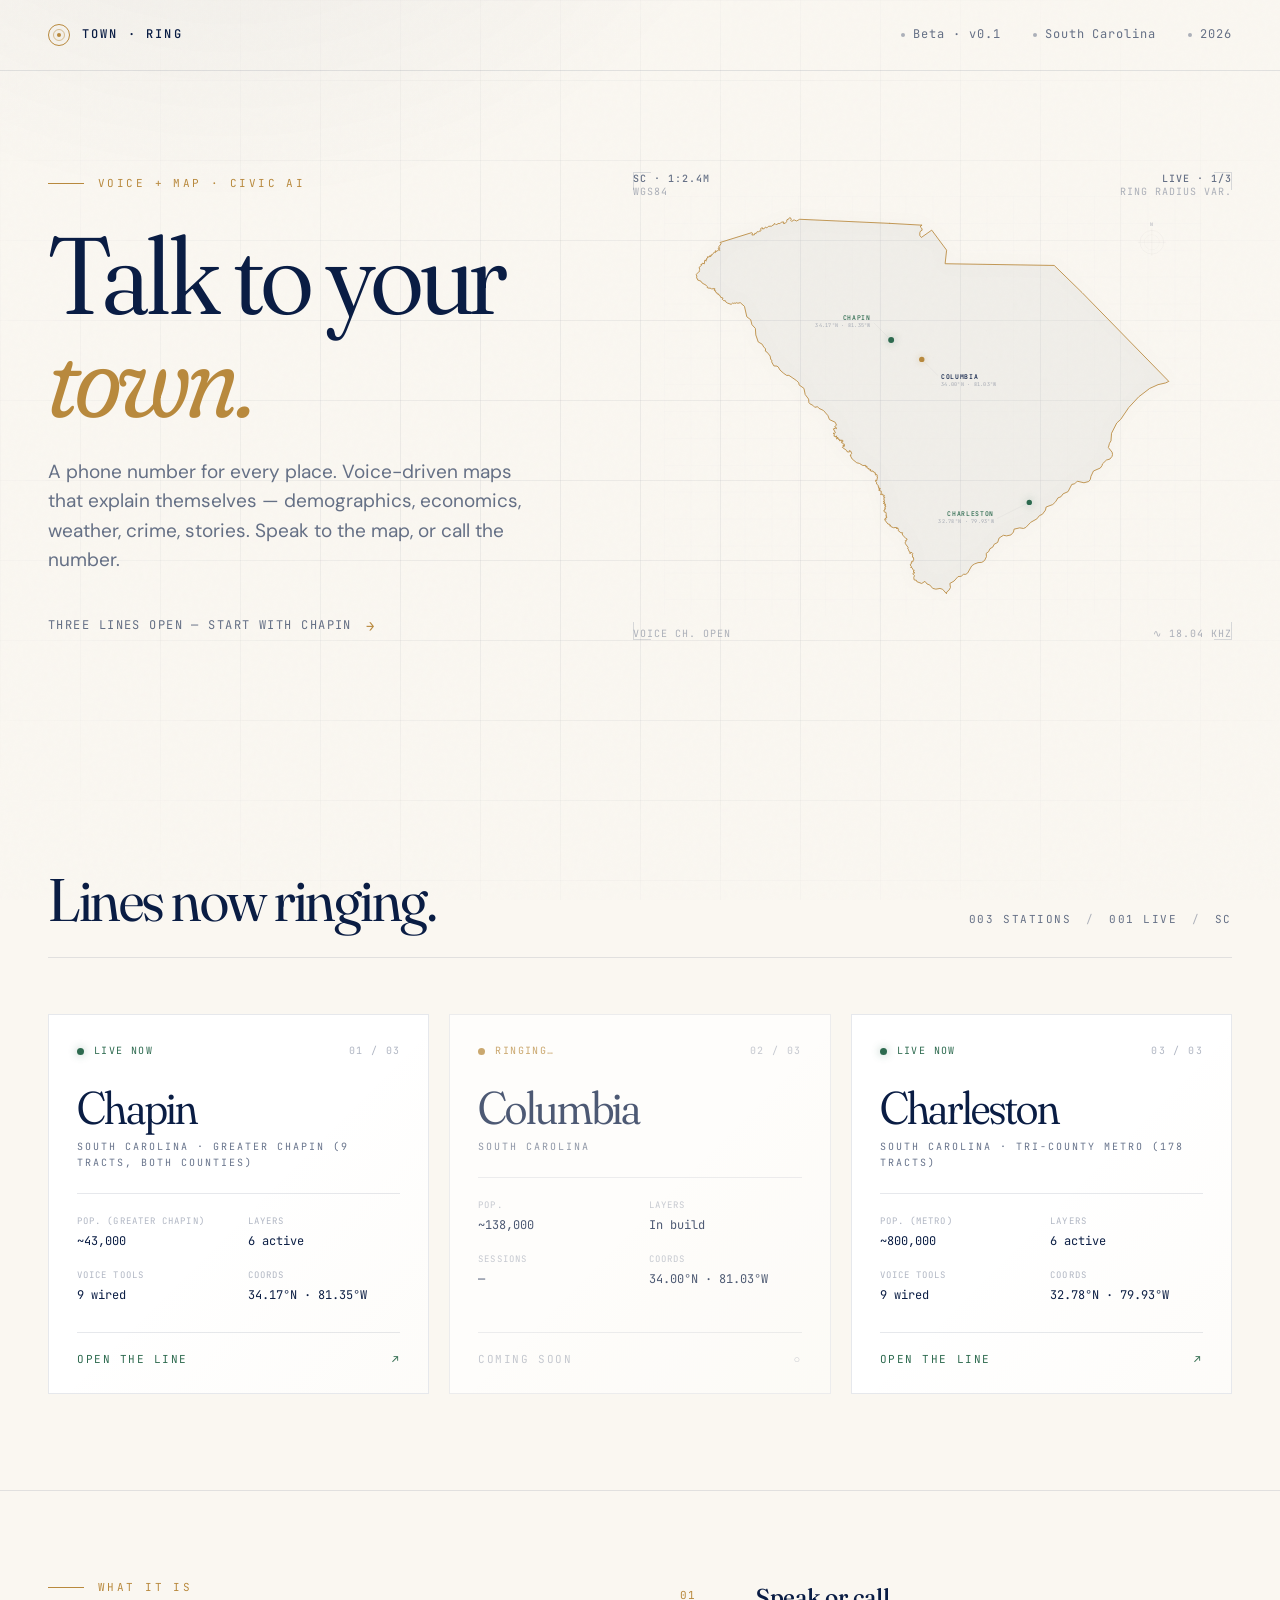
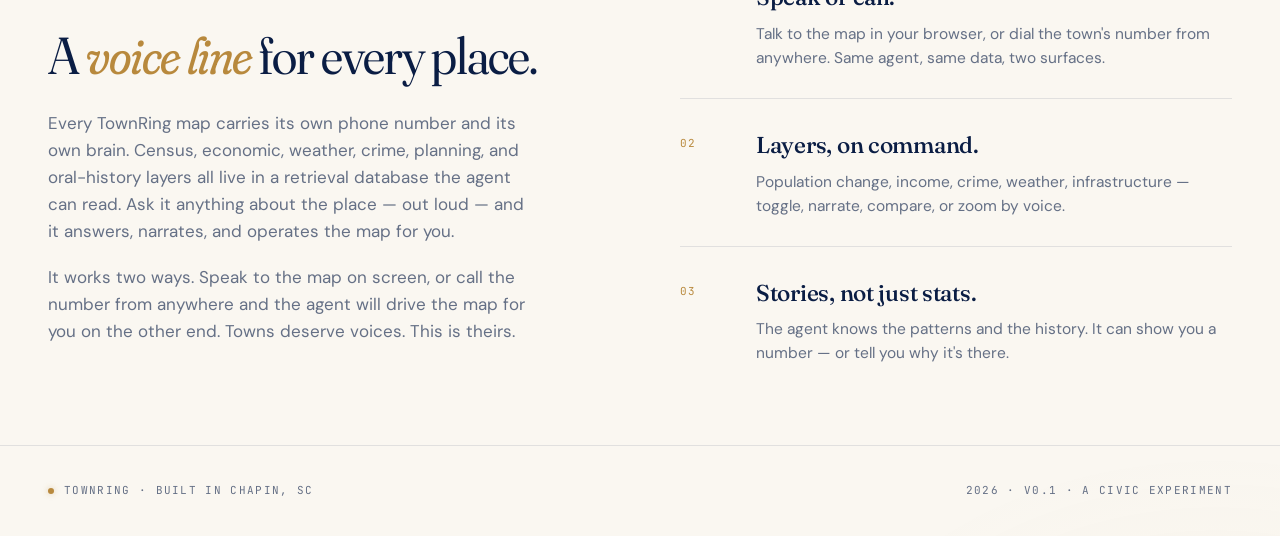
==== commit d184ab03: "Add Charleston city: tri-county map, 9 voice tools, census data 178 tracts across Charleston/Berkele" ====
--- a/index.html
+++ b/index.html
@@ -753,8 +753,8 @@
           <text class="city-coord" x="516" y="354">34.00°N · 81.03°W</text>
         </g>
 
-        <!-- CHARLESTON — ringing -->
-        <g class="city coming charleston">
+        <!-- CHARLESTON — live -->
+        <g class="city live charleston">
           <circle class="ring-pulse r1" cx="680" cy="570" r="4"/>
           <circle class="ring-pulse r2" cx="680" cy="570" r="4"/>
           <circle class="ring-pulse r3" cx="680" cy="570" r="4"/>
@@ -823,26 +823,26 @@
       </div>
 
       <!-- CHARLESTON -->
-      <div class="city-card coming">
+      <a class="city-card live" href="/charleston/">
         <div class="card-status">
-          <span class="status-pill"><span class="indicator"></span>Ringing…</span>
+          <span class="status-pill"><span class="indicator"></span>Live now</span>
           <span class="card-num">03 / 03</span>
         </div>
         <div class="card-headline">
           <div class="card-city">Charleston</div>
-          <div class="card-state">South Carolina · Greater Charleston metro (in build tonight)</div>
+          <div class="card-state">South Carolina · Tri-County Metro (178 tracts)</div>
         </div>
         <dl class="card-data">
           <div><dt>Pop. (metro)</dt><dd>~800,000</dd></div>
-          <div><dt>Sub-areas</dt><dd>10+ planned</dd></div>
-          <div><dt>Counties</dt><dd>Charleston · Berkeley · Dorchester</dd></div>
+          <div><dt>Layers</dt><dd>6 active</dd></div>
+          <div><dt>Voice tools</dt><dd>9 wired</dd></div>
           <div><dt>Coords</dt><dd>32.78°N · 79.93°W</dd></div>
         </dl>
         <div class="card-cta">
-          <span>Building now</span>
-          <span>○</span>
-        </div>
-      </div>
+          <span>Open the line</span>
+          <span class="arrow-out">↗</span>
+        </div>
+      </a>
 
     </div>
   </section>
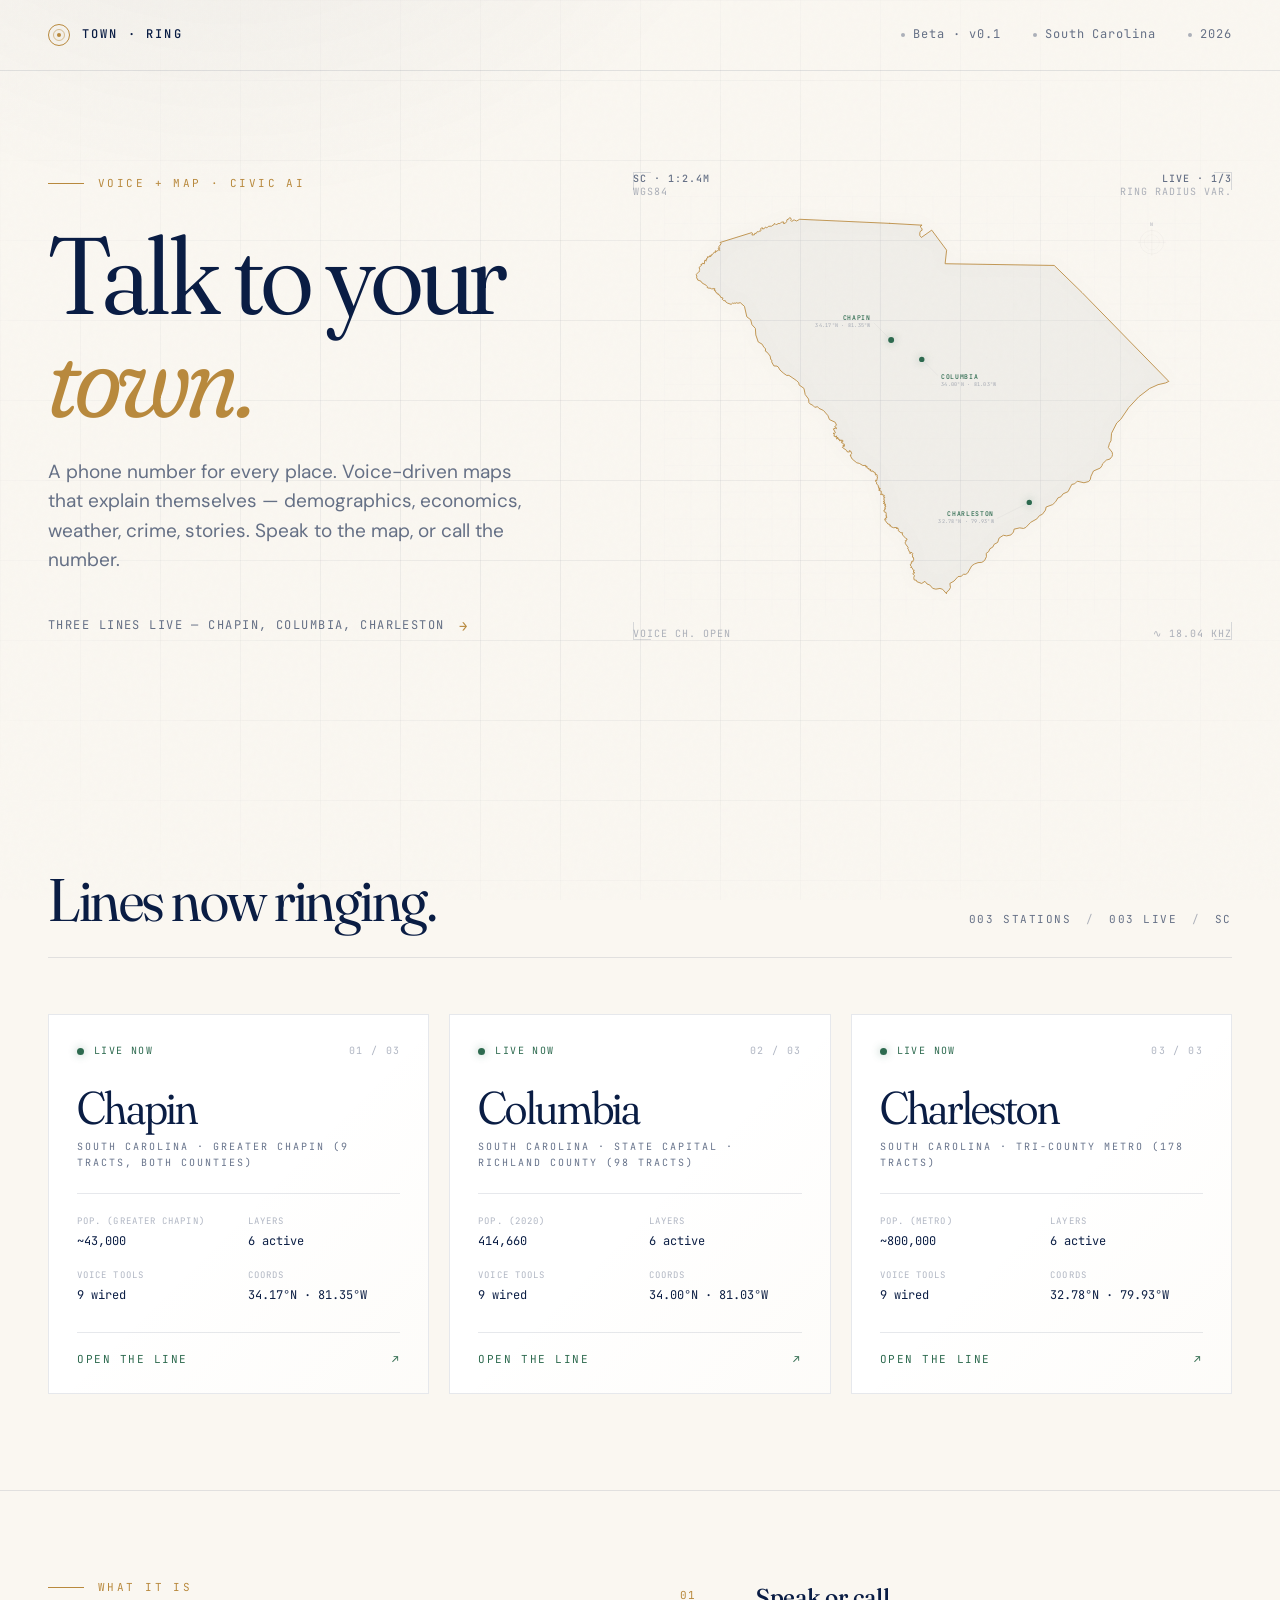
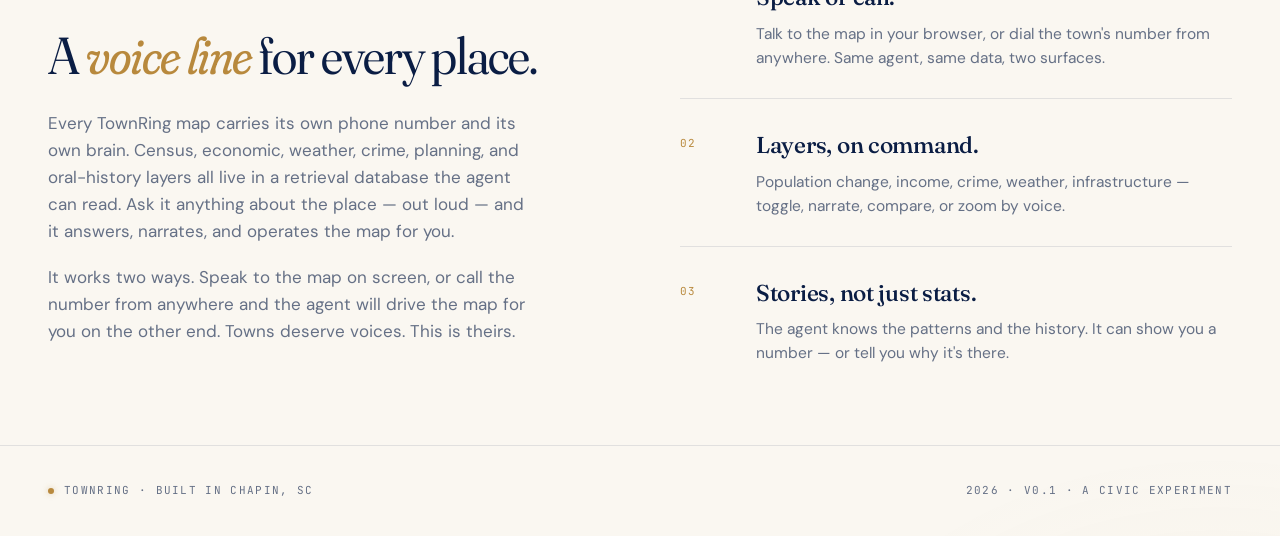
==== commit c54f7f2e: "Add Columbia TownRing city page with census data + productivity layer - fetch_census.py: generalized" ====
--- a/index.html
+++ b/index.html
@@ -687,7 +687,7 @@
       <h1>Talk to your <em>town.</em></h1>
       <p class="lead">A phone number for every place. Voice-driven maps that explain themselves — demographics, economics, weather, crime, stories. Speak to the map, or call the number.</p>
       <div class="hero-cta">
-        <span>Three lines open — start with Chapin</span>
+        <span>Three lines live — Chapin, Columbia, Charleston</span>
         <span class="arrow">→</span>
       </div>
     </div>
@@ -743,7 +743,7 @@
         </g>
 
         <!-- COLUMBIA — ringing -->
-        <g class="city coming columbia">
+        <g class="city live columbia">
           <circle class="ring-pulse r1" cx="480" cy="304" r="4"/>
           <circle class="ring-pulse r2" cx="480" cy="304" r="4"/>
           <circle class="ring-pulse r3" cx="480" cy="304" r="4"/>
@@ -772,7 +772,7 @@
     <div class="section-head">
       <h2>Lines now ringing.</h2>
       <div class="section-meta">
-        003 stations <span class="divider">/</span> 001 live <span class="divider">/</span> SC
+        003 stations <span class="divider">/</span> 003 live <span class="divider">/</span> SC
       </div>
     </div>
 
@@ -801,26 +801,26 @@
       </a>
 
       <!-- COLUMBIA -->
-      <div class="city-card coming">
+      <a class="city-card live" href="/columbia/">
         <div class="card-status">
-          <span class="status-pill"><span class="indicator"></span>Ringing…</span>
+          <span class="status-pill"><span class="indicator"></span>Live now</span>
           <span class="card-num">02 / 03</span>
         </div>
         <div class="card-headline">
           <div class="card-city">Columbia</div>
-          <div class="card-state">South Carolina</div>
+          <div class="card-state">South Carolina · State Capital · Richland County (98 tracts)</div>
         </div>
         <dl class="card-data">
-          <div><dt>Pop.</dt><dd>~138,000</dd></div>
-          <div><dt>Layers</dt><dd>In build</dd></div>
-          <div><dt>Sessions</dt><dd>—</dd></div>
+          <div><dt>Pop. (2020)</dt><dd>414,660</dd></div>
+          <div><dt>Layers</dt><dd>6 active</dd></div>
+          <div><dt>Voice tools</dt><dd>9 wired</dd></div>
           <div><dt>Coords</dt><dd>34.00°N · 81.03°W</dd></div>
         </dl>
         <div class="card-cta">
-          <span>Coming soon</span>
-          <span>○</span>
-        </div>
-      </div>
+          <span>Open the line</span>
+          <span class="arrow-out">↗</span>
+        </div>
+      </a>
 
       <!-- CHARLESTON -->
       <a class="city-card live" href="/charleston/">
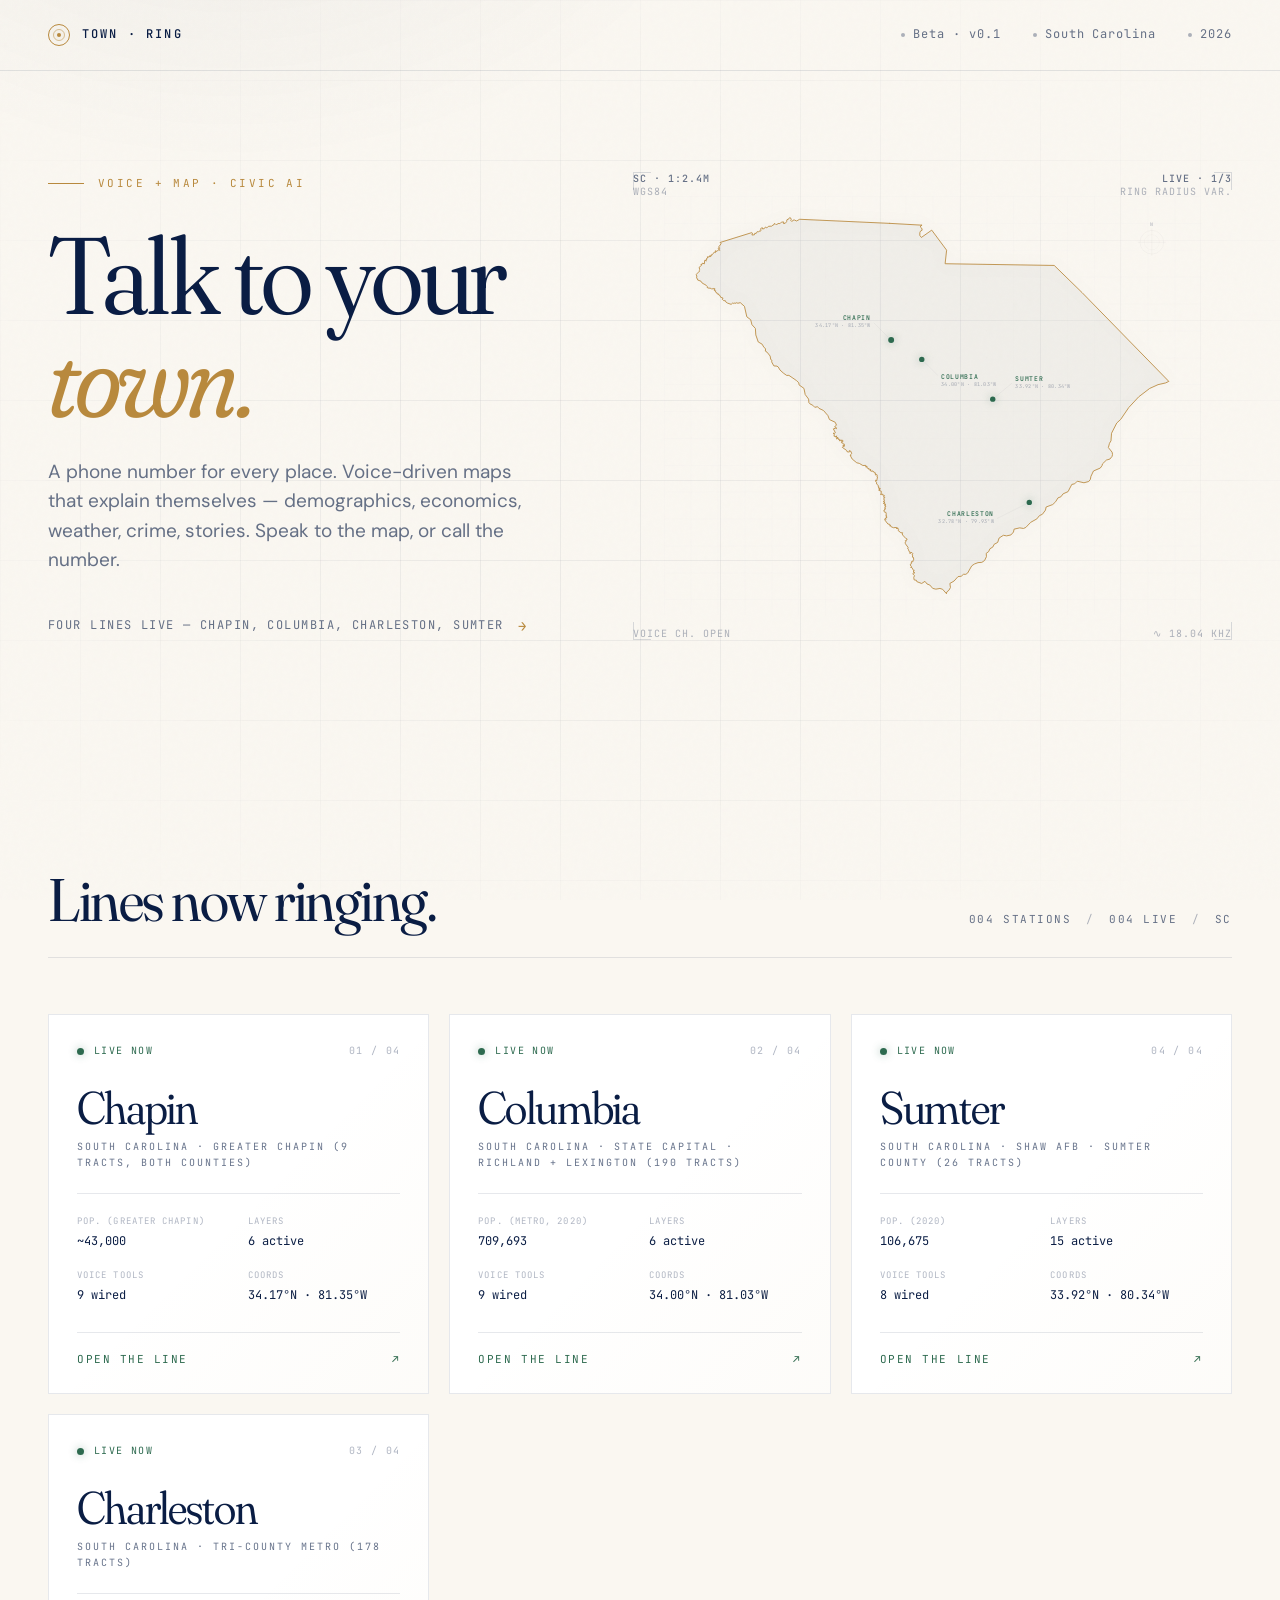
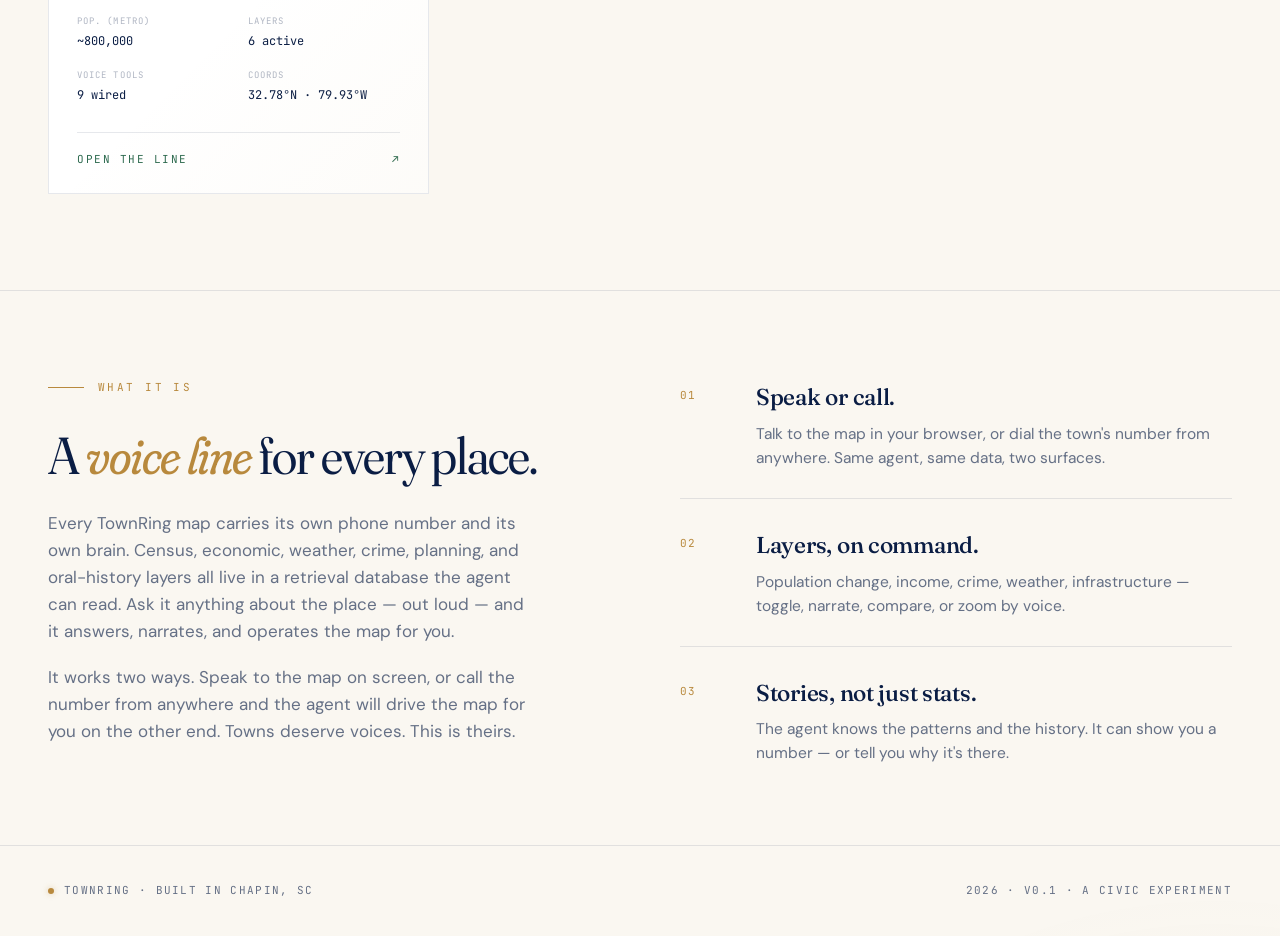
==== commit 30c4b426: "Add Sumter, SC — full city build (26 tracts, Shaw AFB, 15 metrics) - execution/cities/sumter.json: S" ====
--- a/index.html
+++ b/index.html
@@ -296,6 +296,7 @@
   .city.chapin    { animation-delay: 2.5s; }
   .city.columbia  { animation-delay: 2.8s; }
   .city.charleston{ animation-delay: 3.1s; }
+  .city.sumter    { animation-delay: 3.4s; }
 
   @keyframes city-appear {
     from { opacity: 0; }
@@ -332,6 +333,10 @@
   .city.charleston .r1 { animation: pulse-ring 3.4s ease-out 4.4s infinite; }
   .city.charleston .r2 { animation: pulse-ring 3.4s ease-out 5.5s infinite; }
   .city.charleston .r3 { animation: pulse-ring 3.4s ease-out 6.6s infinite; }
+
+  .city.sumter    .r1 { animation: pulse-ring 3.4s ease-out 4.8s infinite; }
+  .city.sumter    .r2 { animation: pulse-ring 3.4s ease-out 5.9s infinite; }
+  .city.sumter    .r3 { animation: pulse-ring 3.4s ease-out 7.0s infinite; }
 
   @keyframes pulse-ring {
     0%   { r: 4;  opacity: 0.85; stroke-width: 1.4; }
@@ -687,7 +692,7 @@
       <h1>Talk to your <em>town.</em></h1>
       <p class="lead">A phone number for every place. Voice-driven maps that explain themselves — demographics, economics, weather, crime, stories. Speak to the map, or call the number.</p>
       <div class="hero-cta">
-        <span>Three lines live — Chapin, Columbia, Charleston</span>
+        <span>Four lines live — Chapin, Columbia, Charleston, Sumter</span>
         <span class="arrow">→</span>
       </div>
     </div>
@@ -763,6 +768,17 @@
           <text class="city-label" text-anchor="end" x="614" y="595">Charleston</text>
           <text class="city-coord" text-anchor="end" x="614" y="609">32.78°N · 79.93°W</text>
         </g>
+
+        <!-- SUMTER — live -->
+        <g class="city live sumter">
+          <circle class="ring-pulse r1" cx="612" cy="378" r="4"/>
+          <circle class="ring-pulse r2" cx="612" cy="378" r="4"/>
+          <circle class="ring-pulse r3" cx="612" cy="378" r="4"/>
+          <circle class="dot" cx="612" cy="378" r="5"/>
+          <line class="city-tick" x1="612" y1="378" x2="648" y2="348"/>
+          <text class="city-label" x="654" y="344">Sumter</text>
+          <text class="city-coord" x="654" y="358">33.92°N · 80.34°W</text>
+        </g>
       </svg>
     </div>
   </section>
@@ -772,7 +788,7 @@
     <div class="section-head">
       <h2>Lines now ringing.</h2>
       <div class="section-meta">
-        003 stations <span class="divider">/</span> 003 live <span class="divider">/</span> SC
+        004 stations <span class="divider">/</span> 004 live <span class="divider">/</span> SC
       </div>
     </div>
 
@@ -782,7 +798,7 @@
       <a class="city-card live" href="/chapin/">
         <div class="card-status">
           <span class="status-pill"><span class="indicator"></span>Live now</span>
-          <span class="card-num">01 / 03</span>
+          <span class="card-num">01 / 04</span>
         </div>
         <div class="card-headline">
           <div class="card-city">Chapin</div>
@@ -804,14 +820,14 @@
       <a class="city-card live" href="/columbia/">
         <div class="card-status">
           <span class="status-pill"><span class="indicator"></span>Live now</span>
-          <span class="card-num">02 / 03</span>
+          <span class="card-num">02 / 04</span>
         </div>
         <div class="card-headline">
           <div class="card-city">Columbia</div>
-          <div class="card-state">South Carolina · State Capital · Richland County (98 tracts)</div>
+          <div class="card-state">South Carolina · State Capital · Richland + Lexington (190 tracts)</div>
         </div>
         <dl class="card-data">
-          <div><dt>Pop. (2020)</dt><dd>414,660</dd></div>
+          <div><dt>Pop. (metro, 2020)</dt><dd>709,693</dd></div>
           <div><dt>Layers</dt><dd>6 active</dd></div>
           <div><dt>Voice tools</dt><dd>9 wired</dd></div>
           <div><dt>Coords</dt><dd>34.00°N · 81.03°W</dd></div>
@@ -822,11 +838,33 @@
         </div>
       </a>
 
+      <!-- SUMTER -->
+      <a class="city-card live" href="/sumter/">
+        <div class="card-status">
+          <span class="status-pill"><span class="indicator"></span>Live now</span>
+          <span class="card-num">04 / 04</span>
+        </div>
+        <div class="card-headline">
+          <div class="card-city">Sumter</div>
+          <div class="card-state">South Carolina · Shaw AFB · Sumter County (26 tracts)</div>
+        </div>
+        <dl class="card-data">
+          <div><dt>Pop. (2020)</dt><dd>106,675</dd></div>
+          <div><dt>Layers</dt><dd>15 active</dd></div>
+          <div><dt>Voice tools</dt><dd>8 wired</dd></div>
+          <div><dt>Coords</dt><dd>33.92°N · 80.34°W</dd></div>
+        </dl>
+        <div class="card-cta">
+          <span>Open the line</span>
+          <span class="arrow-out">↗</span>
+        </div>
+      </a>
+
       <!-- CHARLESTON -->
       <a class="city-card live" href="/charleston/">
         <div class="card-status">
           <span class="status-pill"><span class="indicator"></span>Live now</span>
-          <span class="card-num">03 / 03</span>
+          <span class="card-num">03 / 04</span>
         </div>
         <div class="card-headline">
           <div class="card-city">Charleston</div>
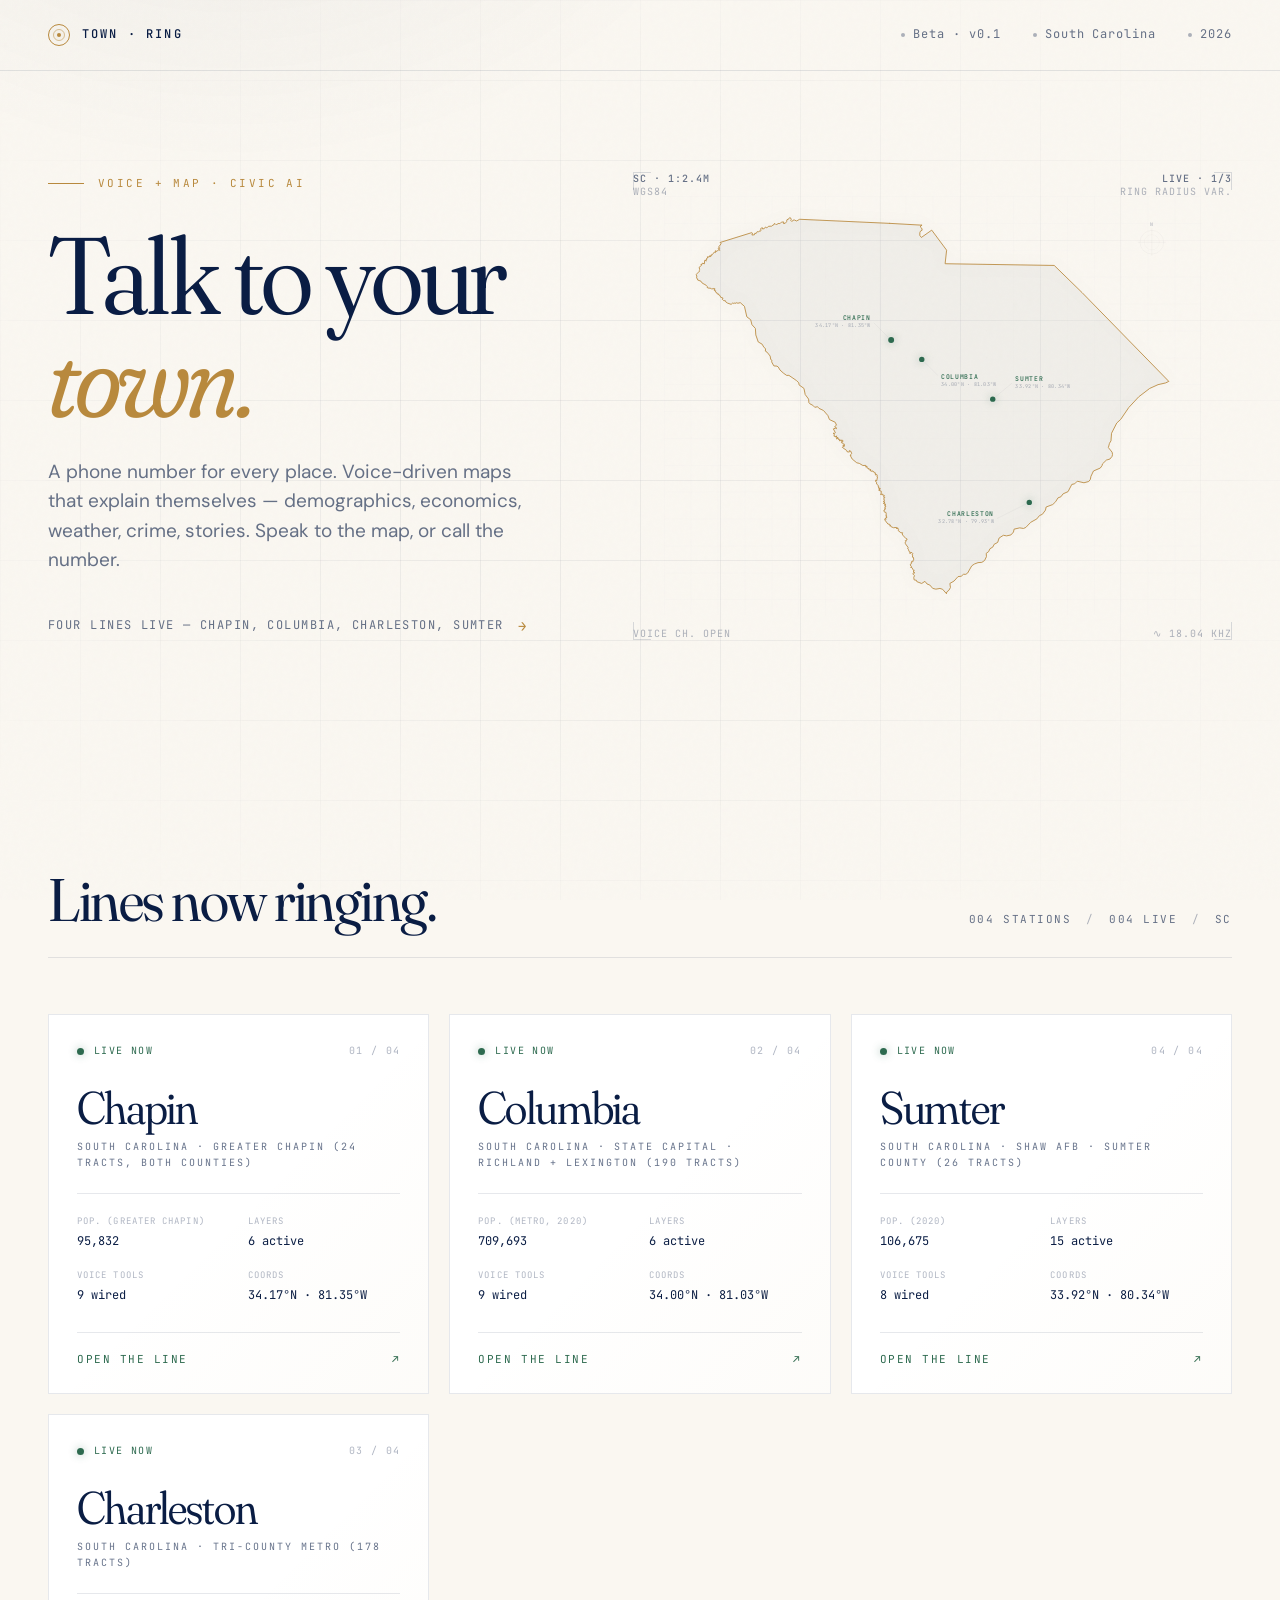
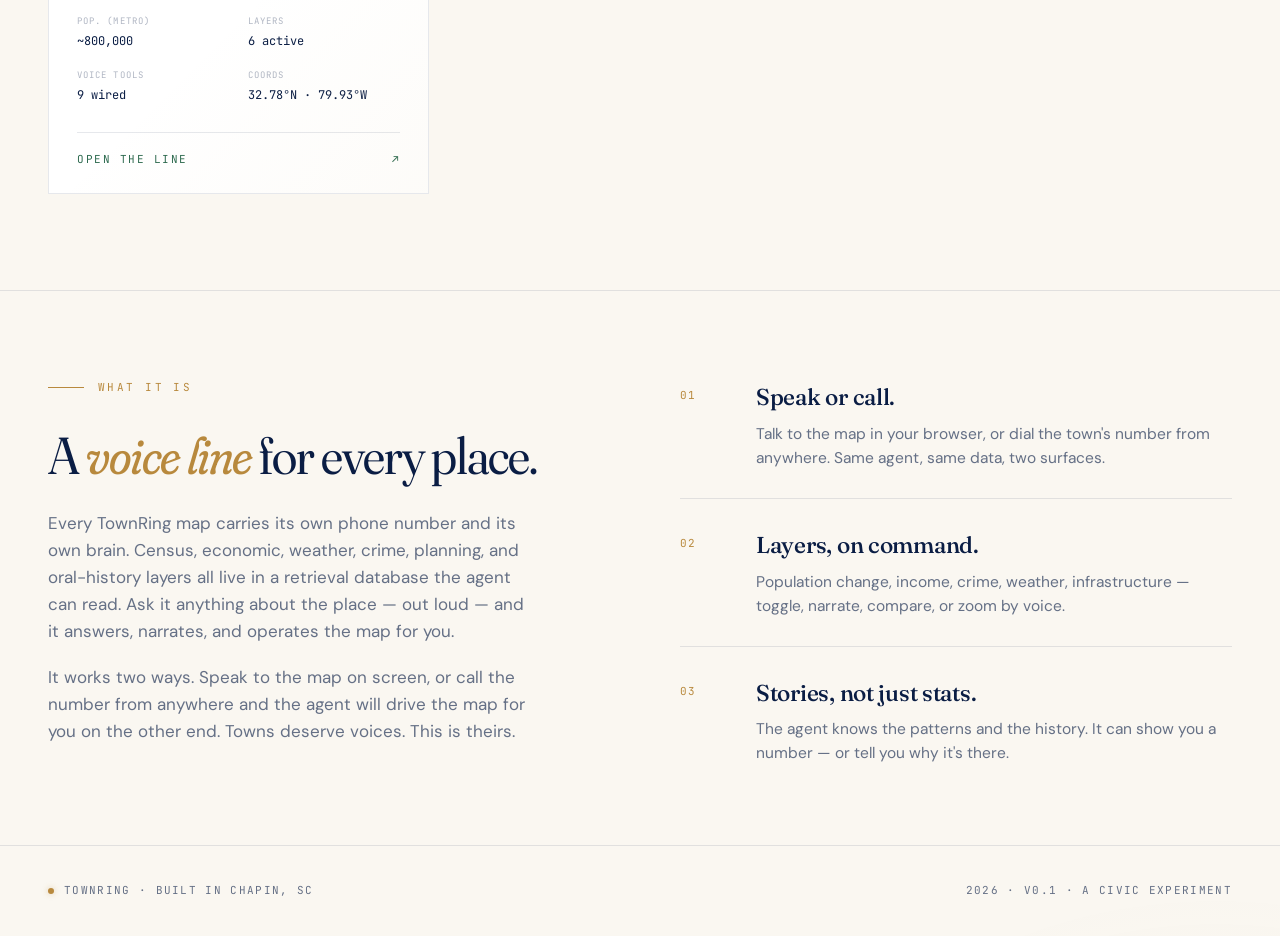
==== commit 8108557f: "Mobile layout pass, scope Chapin to its own area, fix growth stats Mobile ------ On a phone the lege" ====
--- a/index.html
+++ b/index.html
@@ -802,10 +802,10 @@
         </div>
         <div class="card-headline">
           <div class="card-city">Chapin</div>
-          <div class="card-state">South Carolina · Greater Chapin (9 tracts, both counties)</div>
+          <div class="card-state">South Carolina · Greater Chapin (24 tracts, both counties)</div>
         </div>
         <dl class="card-data">
-          <div><dt>Pop. (Greater Chapin)</dt><dd>~43,000</dd></div>
+          <div><dt>Pop. (Greater Chapin)</dt><dd>95,832</dd></div>
           <div><dt>Layers</dt><dd>6 active</dd></div>
           <div><dt>Voice tools</dt><dd>9 wired</dd></div>
           <div><dt>Coords</dt><dd>34.17°N · 81.35°W</dd></div>
